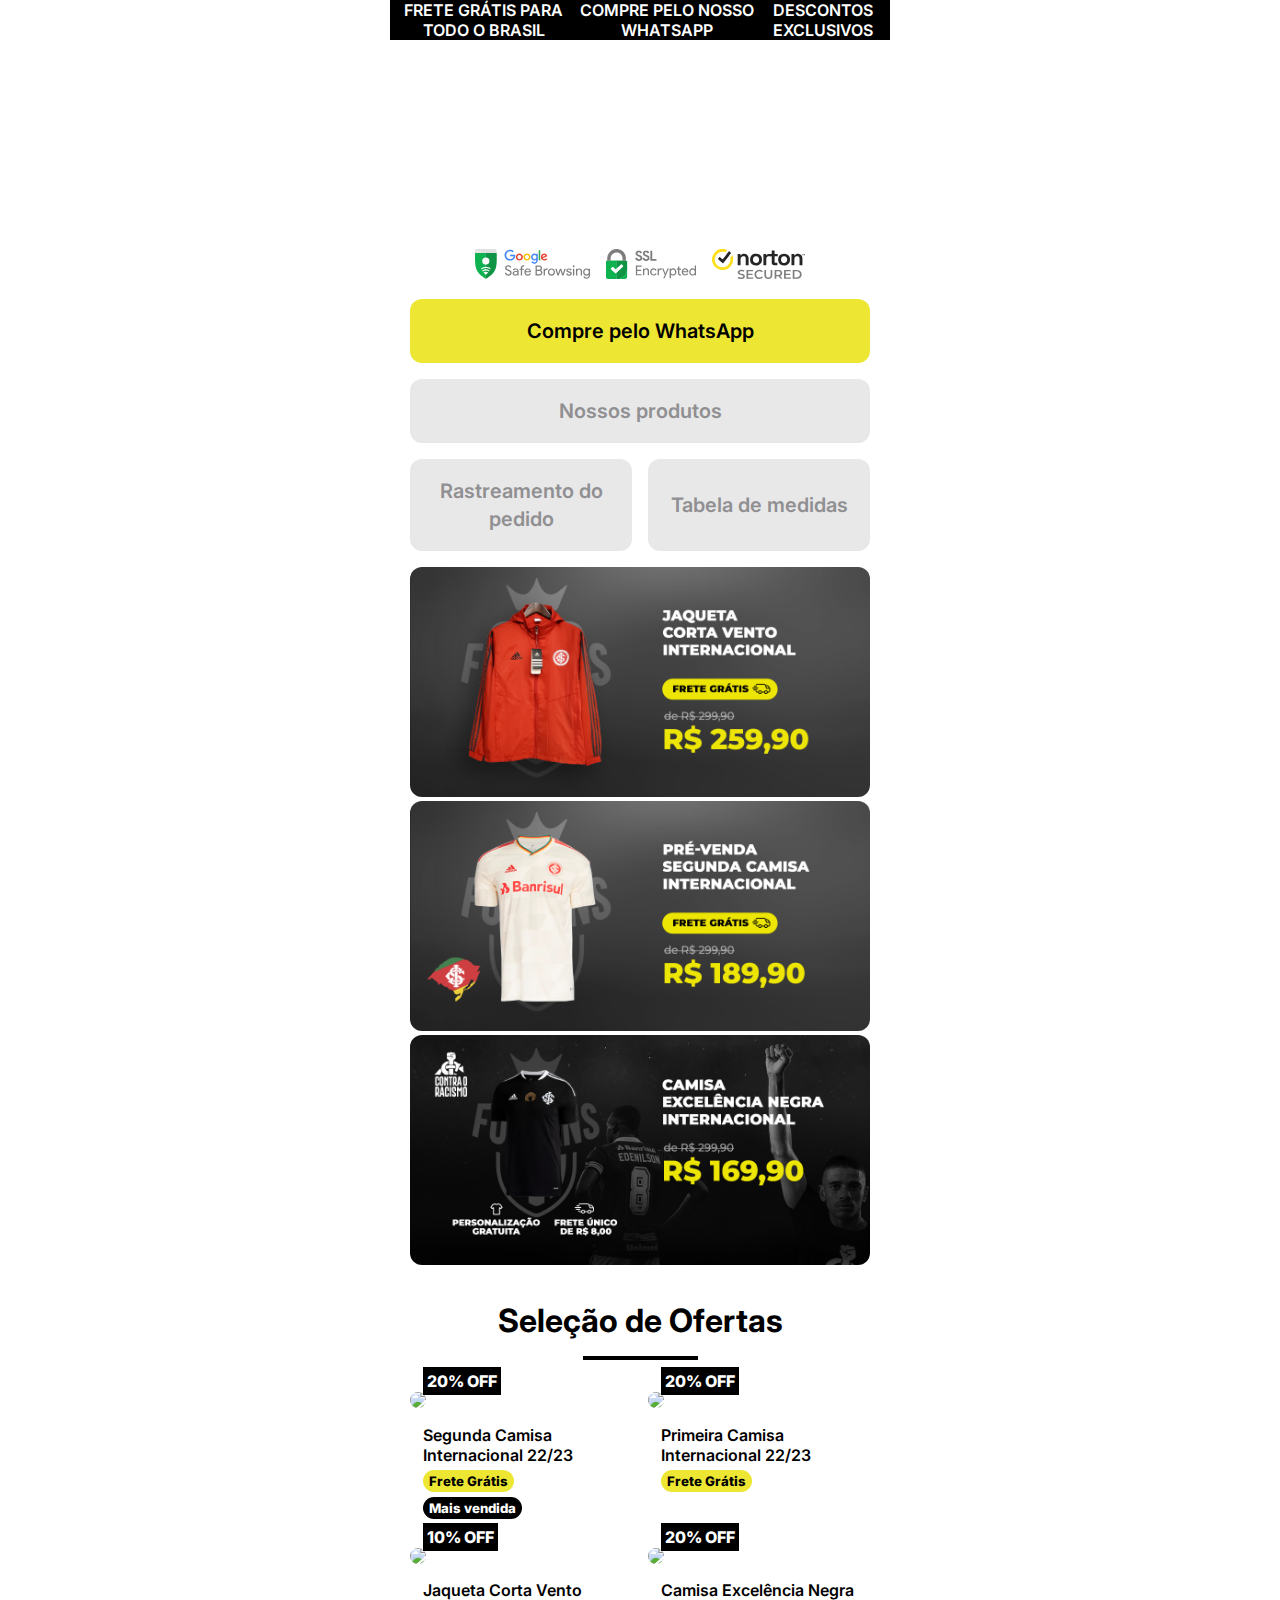
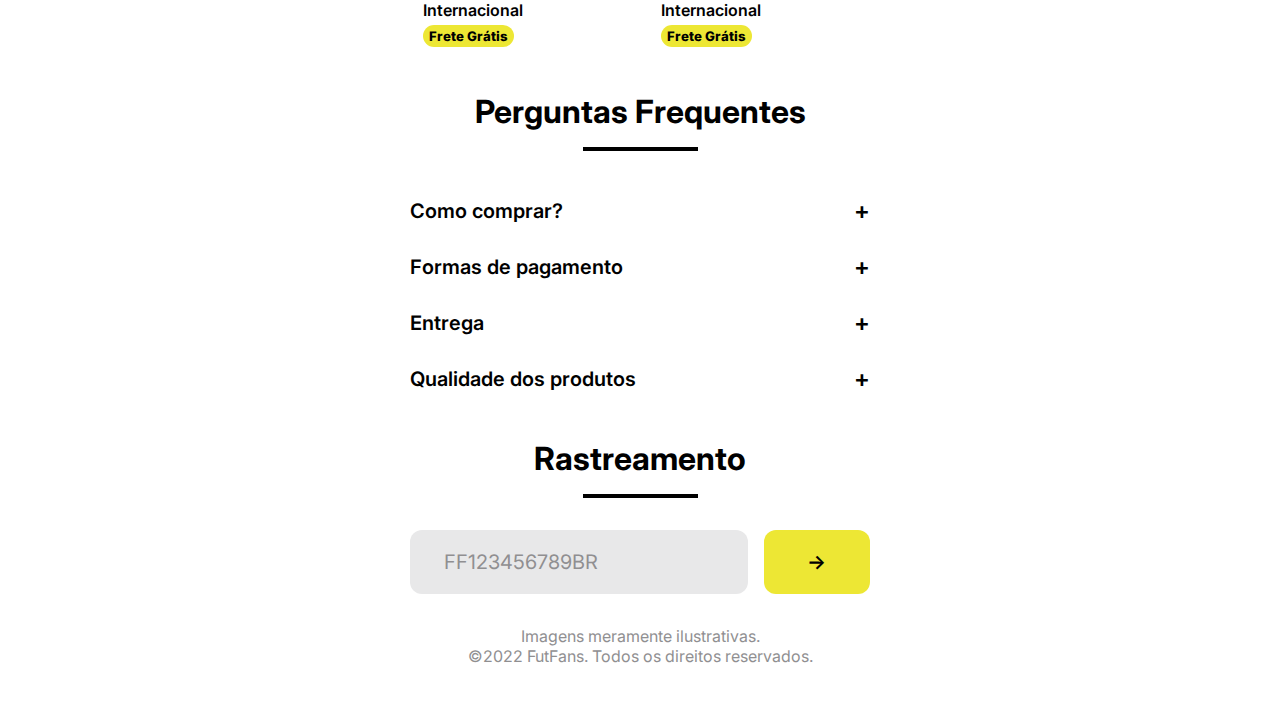
==== index.html @ 15609c5c "Update index.html" ====
<!DOCTYPE html>
<html lang="pt-BR">
<head>
    <meta charset="UTF-8">
    <meta http-equiv="X-UA-Compatible" content="IE=edge">
    <meta name="viewport" content="width=device-width, initial-scale=1.0">
    <link rel="stylesheet" type="text/css" href="style.css" />
    <meta name="robots" content="index,follow"/>
    <meta name="googlebot" content="index,follow"/>
    <meta property="og:url" content="https://futfansbr.com"/>
    <meta property="og:type" content="website"/>
    <meta property="og:title" content="FutFans - Somos feitos para homenagear a sua paixão."/>
    <meta property="og:description" content="Somos feitos para homenagear a sua paixão."/>
    <meta property="og:image" content="./media/futfans-image-large.png"/>
    <meta property="og:image:width" content="1200"/>
    <meta property="og:image:height" content="630"/>
    <meta property="og:image" content="./media/futfans-image-small.png"/>
    <meta property="og:image:width" content="300"/>
    <meta property="og:image:height" content="300"/>
    <meta property="og:site_name" content="FutFans"/>
    <link rel="icon" type="image/svg+xml" href="../media/favicon.svg">
    <link rel="icon" type="image/png" href="../media/favicon.png">
    <link rel="preconnect" href="https://fonts.googleapis.com">
    <link rel="preconnect" href="https://fonts.gstatic.com" crossorigin>
    <link href="https://fonts.googleapis.com/css2?family=Inter:wght@400;600;800&display=swap" rel="stylesheet">
    <link href="https://fonts.googleapis.com/css2?family=Bebas+Neue&display=swap" rel="stylesheet">
    <title>FutFans | Loja Virtual</title>
</head>

<body>

<div class="popup-align" id="popup-align">
<div class="popup-overlay" id="popup1">
  <div class="popup-close" id="popup-close"></div>
  <div class="popup-box">
    <div class="popup-content">
      <h2>Tabela de medidas</h2>
      <embed src="../post/size.svg" style="height:150px" /><br>
      As medidas estão em centímetros (cm).
      <h3>Camisa Torcedor<br>Masculino</h3>
      <table>
        <tr>
          <th>Tam.</th>
          <th>Comprim.</th>
          <th>Largura</th>
          <th>Altura</th>
        </tr>
        <tr>
          <td>P</td>
          <td>69-71</td>
          <td>53-55</td>
          <td>162-170</td>
        </tr>
        <tr>
          <td>M</td>
          <td>71-73</td>
          <td>55-57</td>
          <td>170-176</td>
        </tr>
        <tr>
          <td>G</td>
          <td>73-75</td>
          <td>57-58</td>
          <td>176-182</td>
        </tr>
        <tr>
          <td>GG</td>
          <td>75-78</td>
          <td>58-60</td>
          <td>182-190</td>
        </tr>
        <tr>
          <td>2GG</td>
          <td>78-81</td>
          <td>60-62</td>
          <td>190-195</td>
        </tr>
        <tr>
          <td>3GG</td>
          <td>81-83</td>
          <td>62-64</td>
          <td>192-197</td>
        </tr><tr>
      </table>
      
      <h3>Camisa Torcedor<br>Feminino</h3>
      <table>
        <tr>
          <th>Tam.</th>
          <th>Comprim.</th>
          <th>Largura</th>
          <th>Altura</th>
        </tr>
        <tr>
          <td>P</td>
          <td>61-63</td>
          <td>40-41</td>
          <td>150-160</td>
        </tr>
        <tr>
          <td>M</td>
          <td>63-66</td>
          <td>41-44</td>
          <td>160-165</td>
        </tr>
        <tr>
          <td>G</td>
          <td>66-69</td>
          <td>44-47</td>
          <td>165-170</td>
        </tr>
        <tr>
          <td>GG</td>
          <td>69-71</td>
          <td>47-50</td>
          <td>170-175</td>
        </tr>
      </table>

      <h3>Camisa Torcedor<br>Kids</h3>
      <table>
        <tr>
          <th>Tam.</th>
          <th>Comprim.</th>
          <th>Largura</th>
          <th>Altura</th>
        </tr>
        <tr>
          <td>16</td>
          <td>44</td>
          <td>35</td>
          <td>95-105</td>
        </tr>
        <tr>
          <td>18</td>
          <td>47</td>
          <td>37</td>
          <td>105-115</td>
        </tr>
        <tr>
          <td>20</td>
          <td>50</td>
          <td>39</td>
          <td>115-125</td>
        </tr>
        <tr>
          <td>22</td>
          <td>53</td>
          <td>41</td>
          <td>125-135</td>
        </tr>
        <tr>
          <td>24</td>
          <td>56</td>
          <td>43</td>
          <td>135-145</td>
        </tr>
        <tr>
          <td>26</td>
          <td>59</td>
          <td>45</td>
          <td>145-155</td>
        </tr>
        <tr>
          <td>28</td>
          <td>62</td>
          <td>47</td>
          <td>155-165</td>
        </tr>
      </table>

      <h3>Camisa Fórmula 1<br>Unissex</h3>
      <table>
        <tr>
          <th>Tam.</th>
          <th>Comprim.</th>
          <th>Largura</th>
          <th>Cintura</th>
        </tr>
        <tr>
          <td>P</td>
          <td>71</td>
          <td>42,5</td>
          <td>47,9</td>
        </tr>
        <tr>
          <td>M</td>
          <td>73</td>
          <td>44,5</td>
          <td>49,5</td>
        </tr>
        <tr>
          <td>G</td>
          <td>75</td>
          <td>46,5</td>
          <td>51,5</td>
        </tr>
        <tr>
          <td>GG</td>
          <td>77</td>
          <td>48,5</td>
          <td>53,5</td>
        </tr>
        <tr>
          <td>2GG</td>
          <td>79</td>
          <td>50,5</td>
          <td>55,5</td>
        </tr>
        <tr>
          <td>3GG</td>
          <td>81</td>
          <td>52,5</td>
          <td>57,5</td>
        </tr>
      </table>
      <h3>Jaqueta Corta Vento<br>Unissex</h3>
      <table>
        <tr>
          <th>Tam.</th>
          <th>Comprim.</th>
          <th>Busto</th>
          <th>Manga</th>
          <th>Altura</th>
        </tr>
        <tr>
          <td>P</td>
          <td>66</td>
          <td>51</td>
          <td>84,5</td>
          <td>155-170</td>
        </tr>
        <tr>
          <td>M</td>
          <td>69</td>
          <td>53</td>
          <td>87</td>
          <td>165-175</td>
        </tr>
        <tr>
          <td>G</td>
          <td>72</td>
          <td>55</td>
          <td>89,5</td>
          <td>170-185</td>
        </tr>
        <tr>
          <td>GG</td>
          <td>75</td>
          <td>57</td>
          <td>92</td>
          <td>180-195</td>
        </tr>
        <tr>
          <td>2GG</td>
          <td>78</td>
          <td>60</td>
          <td>94,5</td>
          <td>185-200</td>
        </tr>
      </table>

      <p class="margin">Ficou com dúvida?<br>Entre em contato pelo nosso <a href="whatsapp://send/?phone=5555996421739">WhatsApp</a>.</p>

    </div>
  </div>
</div></div>

<div class="popup-align" id="popup-align-pedido">
  <div class="popup-overlay" id="popup1">
    <div class="popup-close" id="popup-close-pedido"></div>
    <div class="popup-box" id="popup-box">
      <div class="popup-content">
        <h2>Fazer um novo pedido</h2>
        
        <div class="column">
          <span id="produto" value="Camisa" style="color: #908F91;"></span>
        </div>

        <div class="column" style="align-items: center">
        <h3>Selecione o tamanho</h3><div class="price-btn"><span id="price-product"></span></div>
        </div>

        <div class="column">
        <select id="req-tamanho">
          <option value="P">P</option>
          <option value="M">M</option>
          <option value="G">G</option>
          <option value="GG">GG</option>
          <option value="XG">XG</option>
          <option value="2XG">2XG</option>
        </select>
        <p class="margin">Ficou com dúvida?<br>Veja nossa <a id="abrir-tabela">Tabela de Medidas</a>.</p>
        </div>
        
        <div class="column" style="align-items: center">
          <h3>Personalização</h3><div class="price-btn"><span id="price-custom"></span></div>
          </div>

        <div class="column">
        <div class="row" style="width: 100%; justify-content: center; align-items: center;">
        <input type="text" placeholder="Nome" id="req-pnome" maxlength="10" style="position: relative;">
        <div id="nome-lenght" style="text-align: left;position: absolute;right:2rem;color:#908F91">0 / 10</div>
        </div>
        <div class="row" style="width: 100%; justify-content: center; align-items: center;">
        <input type="text" placeholder="Número" maxlength="2" id="req-pnumero" style="position: relative;">
        <div id="numero-lenght" style="text-align: left;position: absolute;right:2rem;color:#908F91">0 / 2</div>
        </div>

        </div>

        <div class="column" style="position: relative;margin:1rem 0 0 0;display: flex; justify-content: center; align-items: center; flex-direction: column;user-select: none;">

        <div style="width:85px;position: absolute;top:34px;left:0;right:0;margin:0 auto;text-align: center;text-transform: uppercase;display: flex; justify-content: space-around; align-items: center; flex-direction: column;">
          
        <span style="font-size:12px;font-weight: 700;" id="nome">Seu Nome</span>
        <span style="font-size:68px;font-weight: 700;letter-spacing: -8px;margin: -8px 8px 0 0;" id="numero">10</span>

        </div>

        <embed src="../post/shirt.svg" width="150px">
        
        </div>
        
        <div class="column" style="align-items: center">
          <h3>Endereço para entrega</h3><div class="price-btn"><span id="price-shipping"></span></div>
          </div>
        <div class="column">

        <input type="text" placeholder="CEP" id="req-cep">
        <input type="text" placeholder="Endereço" id="req-rua">
        <input type="text" placeholder="Nº" id="req-numero">
        <input type="text" placeholder="Bairro/Distrito" id="req-bairro">
        <div class="row" style="width: 100%;">
        <input type="text" placeholder="Município" id="req-cidade" style="width: 100%;">
        <input type="text" placeholder="UF" maxlength="2" id="req-uf" style="width: 40%;">
        </div>
        <button class="bt-color" id="continuar">Solicitar pedido -></button>
      </div>
      
      
      </div>
    </div>
  </div></div>


  <div class="message">
    <div class="msg-header">FRETE GRÁTIS PARA TODO O BRASIL</div>
    <div class="msg-header">COMPRE PELO NOSSO WHATSAPP</div>
    <div class="msg-header">DESCONTOS EXCLUSIVOS</div>
    </div>

<div class="container">


<div class="wrapper">
      <svg xmlns="http://www.w3.org/2000/svg" viewBox="0 0 457.35 669.64" width="457.3500061035156" height="145">
          <g id="Camada_2" data-name="Camada 2">
              <g id="Camada_1-2" data-name="Camada 1">
                  <path d="M101.86,195c5.2-17.92,20.79-30.3,40.58-33.07,9.24-2,48.57-3,87.44-3,37.87,0,75.31,1,84,3,19.79,2.77,35.38,15.15,40.58,33.07H373c-5.46-26.7-27.27-46.53-55.94-50.8-14.84-3-65.66-3.3-87.18-3.3-17.39,0-74.6.24-90.49,3.28-28.73,4.24-50.58,24.09-56,50.82Z" class="svg-elem-1"></path>
                  <path d="M391.31,388l-1.05.31c-5.26,1.47-10.83,2.93-16.66,4.37,1.15,17.57,2,32.19,2.28,41.48,0,132.57-112.64,217.47-148.2,217.47S79.48,566.74,79.47,434.17c.32-9.29,1.18-23.89,2.4-41.45q-8.82-2.18-16.78-4.4l-.93-.28c-1.37,19.42-2.33,35.56-2.68,45.51v.62A250.15,250.15,0,0,0,81,531a274,274,0,0,0,45.59,73.36c33.15,38.43,74.71,65.27,101.07,65.27s67.92-26.84,101.06-65.27A274,274,0,0,0,374.33,531a250,250,0,0,0,19.55-96.84v-.62C393.53,423.91,392.62,407.69,391.31,388Z" class="svg-elem-2"></path>
                  <path d="M227.68,410c-12.29,0-24.1-.35-35.45-1V614.47C206.69,624.61,219.51,630,227.68,630s21-5.39,35.44-15.53V409C251.77,409.65,240,410,227.68,410Z" class="svg-elem-3"></path>
                  <path d="M100.55,397c-1,14.58-1.61,26.7-1.87,34.59,0,75.1,74,90.41,73.86,90.41V407.64A593.23,593.23,0,0,1,100.55,397Z" class="svg-elem-4"></path>
                  <path d="M282.81,407.64v190.8c36.07-33.43,73.86-91.75,73.87-166.85-.26-7.9-.89-20-1.79-34.61A594,594,0,0,1,282.81,407.64Z" class="svg-elem-5"></path>
                  <path d="M53.11,278.47q-10.47-1.59-20.93-3.31,2.7-16.53,5.41-33,13.27.88,26.56,1.67a1.77,1.77,0,0,0,1.68-1.65l2.52-18.57c.12-1-.41-1.75-1.2-1.75l-44.45-.19a1.84,1.84,0,0,0-1.71,1.5Q10.51,279.37,0,335.59a2,2,0,0,0,1.23,2.12q8.93,3.59,17.91,7a1.3,1.3,0,0,0,1.8-1.05q3.93-24,7.87-48.05,10.58,2.38,21.19,4.55a1.53,1.53,0,0,0,1.74-1.42l2.58-18.29A1.63,1.63,0,0,0,53.11,278.47Z" class="svg-elem-6"></path>
                  <path d="M128.41,222l-15.89,0a1.93,1.93,0,0,0-1.61,1.9l-10.53,109.5c-.42,4.36-1.44,7.4-3,9-1.41,1.42-3.38,1.85-6,1.31a7.63,7.63,0,0,1-5.49-3.63c-1.22-2.15-1.6-5.38-1.13-9.62q5.81-53.32,11.62-106.66c.12-1-.43-1.85-1.23-1.86l-16.8,0a1.9,1.9,0,0,0-1.66,1.77L63.8,324.6c-1.22,9.38-.65,19.39,4,27.81,4.33,7.83,12,13,20.57,15.12,8,2,16.76.94,22.72-5.26,6.93-7.21,8.67-17.53,9.68-27.08q4.47-55.62,8.92-111.23C129.78,222.88,129.2,222,128.41,222Z" class="svg-elem-7"></path>
                  <path d="M190.76,222.11l-52-.08c-.79,0-1.5.88-1.58,2q-.78,10.55-1.55,21.08c-.08,1.09.5,2,1.31,2q8.22.27,16.44.49-3.78,63.5-7.55,127a2,2,0,0,0,1.48,2.24c6.25.86,12.51,1.64,18.78,2.3.89.09,1.65-.75,1.7-1.88q2.82-64.59,5.65-129.17,8.24.15,16.47.28c.8,0,1.49-.91,1.52-2.05l.66-22.11C192.17,223,191.55,222.11,190.76,222.11Z" class="svg-elem-8"></path>
                  <path d="M246.39,222.12q-22.24,0-44.47,0c-.8,0-1.46.94-1.49,2.08q-1.81,77.67-3.65,155.32a2,2,0,0,0,1.56,2.17c6.3.33,12.59.58,18.89.71a1.87,1.87,0,0,0,1.63-2.06l.51-62.36c7.26.1,14.52.09,21.77,0,.85,0,1.53-1,1.52-2.11q-.09-11.14-.19-22.3c0-1.15-.69-2.08-1.53-2.08q-10.66.08-21.35,0,.18-21.44.35-42.87,13.38,0,26.77,0c.81,0,1.45-.94,1.43-2.09q-.15-11.15-.29-22.28C247.83,223.06,247.18,222.12,246.39,222.12Z" class="svg-elem-9"></path>
                  <path d="M295.11,223.79c-.16-1-.79-1.71-1.5-1.71l-24.6,0c-.71,0-1.29.74-1.37,1.75q-6.43,78-14.76,155.86a2.47,2.47,0,0,0,.39,1.68,1.44,1.44,0,0,0,1.23.68q8.67-.36,17.33-.92a1.89,1.89,0,0,0,1.54-1.87q1.14-13.26,2.22-26.5,10-.68,20-1.55,2.1,12.83,4.23,25.64a1.65,1.65,0,0,0,1.67,1.56q9.49-1.14,18.94-2.51a1.65,1.65,0,0,0,1.17-.88,2.51,2.51,0,0,0,.26-1.68Q307.33,298.79,295.11,223.79ZM277.57,327.51q2.42-31.08,4.57-62.2,4.51,30.69,9.34,61.32Q284.52,327.13,277.57,327.51Z" class="svg-elem-10"></path>
                  <path d="M377.16,223.69a1.9,1.9,0,0,0-1.65-1.8l-15,0c-.79,0-1.35.85-1.24,1.88q3.61,34.77,7.21,69.55-11.42-34.82-21.72-70a1.78,1.78,0,0,0-1.52-1.42l-21.08.05c-.79,0-1.37.89-1.29,2q5.25,74.09,10.52,148.16c.07,1.1.85,1.87,1.73,1.72q8.42-1.45,16.79-3.1a2.05,2.05,0,0,0,1.42-2.25q-3.89-45.07-7.76-90.15,13,43.43,27.79,86.31a1.42,1.42,0,0,0,1.66,1q9.51-2.31,18.94-4.86a2.07,2.07,0,0,0,1.35-2.24Q385.26,291.16,377.16,223.69Z" class="svg-elem-11"></path>
                  <path d="M456.55,308.6c-2.87-15.36-14.12-24.29-26.2-32.75-8.41-5.88-16.39-13.32-18.29-23.63-.77-4.15-.05-10.88,5.45-11.08,5.32-.19,8.12,5,8.73,9.78.33,2,.49,3,.82,5a1.65,1.65,0,0,0,1.73,1.44q8.08-1,16.18-2a1.4,1.4,0,0,0,1.18-1.69c-.26-1.41-.4-2.12-.66-3.53-1.47-8-4.74-16-10.71-21.72a30.35,30.35,0,0,0-21-8.08c-7,0-14.67,2.73-18.31,9.08-4.43,7.72-4.41,17.47-3.31,25.78,2.22,16.73,11.35,28.81,25.31,38.73,7.94,5.65,16.95,11.62,18.62,22,.59,3.68.34,6.58-.78,8.61A8.43,8.43,0,0,1,430,328.4c-2.57.77-4.53.6-6-.51-1.64-1.27-2.76-3.88-3.33-7.73-.54-3.59-.8-5.38-1.33-9a1.48,1.48,0,0,0-1.76-1.33q-8.38,1.93-16.8,3.73a1.85,1.85,0,0,0-1.29,2.09l1,8.09c1.4,8.54,3.5,17.87,10.6,23.58,6.46,5.19,15.23,4.56,22.61,1.91,8.13-2.92,15.54-8.34,19.72-16.06C457.59,325.68,458.09,316.86,456.55,308.6Z" class="svg-elem-12"></path>
                  <path d="M334.77,25.51a2.35,2.35,0,0,0-2.5.45c-11,10.16-33.56,31.79-56.77,31.79-26.1,0-39.25-36.32-43.57-51-.18-.63-.91-3.08-1.43-4.85A2.69,2.69,0,0,0,227.92,0h0a2.69,2.69,0,0,0-2.57,1.92c-.52,1.77-1.25,4.22-1.43,4.85-4.32,14.66-17.47,51-43.57,51-23.27,0-45.88-21.74-56.9-31.85a2.18,2.18,0,0,0-2.32-.41l0,0a2.3,2.3,0,0,0-1.27,3c3.7,9,18.34,44.05,27.79,66.68A32.2,32.2,0,0,0,177.31,115H278.52a32.22,32.22,0,0,0,29.72-19.8l27.82-66.58a2.37,2.37,0,0,0-1.29-3.11Z" class="svg-elem-13"></path>
              </g>
          </g>
      </svg>
      </div>

      <div class="secure-brand-box">
        <a href="https://transparencyreport.google.com/safe-browsing/search?url=https://futfansbr.com/" target="_blank"><img src="../post/google-safe-browsing.svg" class="secure-brand" /></a>
        <a target="_blank"><img src="../post/ssl-encrypted.svg" class="secure-brand" /></a>
        <a href="https://safeweb.norton.com/report/show?url=https://futfansbr.com/" target="_blank"><img src="../post/norton-secured.svg" class="secure-brand" /></a>
      </div>

<div class="column">
<button class="bt-color pulse"><a href="whatsapp://send/?phone=5555996421739">Compre pelo WhatsApp</a></button>
<button><a href="whatsapp://send/?phone=5555996421739">Nossos produtos</a></button>
</div>
<div class="row margin">
<button><a href="#ordertrack">Rastreamento do pedido</a></button>
<button id="button-medidas">Tabela de medidas</button>
</div>

<div class="column">

<div class="w3-content">
  <img class="mySlides w3-animate-fading img" src="../post/1.png">
  <img class="mySlides w3-animate-fading img" src="../post/2.png">
  <img class="mySlides w3-animate-fading img" src="../post/3.png">
</div>
	
<!--
<h2 class="title" style="justify-content: center; display: flex; flex-direction: row; align-items: center;gap:1rem"><img src="" style="height:48px;"><img src="" style="height:50px;"></h2>
<h2 class="title"></h2>
  <hr>
  <div class="iframe-box">
    <div id="notify" class="notify">
      <strong>Atenção!</strong> Ao clicar, você será redirecionado a um anúncio. Basta fechar e retornar aqui novamente.
      <button class="notify-button" id="iframe">Continuar</button></div>
      <iframe scrolling="no" src="" style="border: none; margin-top:-22%;  width: calc(100% + 1px);aspect-ratio: 1/1;">
    </iframe>
    </div>
-->
	
<h2 class="title">Seleção de Ofertas</h2>
<hr>

<div class="row">

<div class="product" name="Segunda Camisa Internacional 22/23"><div class="product-img">
<img src="https://assets.adidas.com/images/h_840,f_auto,q_auto,fl_lossy,c_fill,g_auto/ab96787de6b045c7b884ae9201635081_9366/Camisa_2_Internacional_22-23_Branco_HA8472_01_laydown.jpg">
<div class="product-info row"><mark>20% OFF</mark></div></div>
<div class="product-text"><span id="database-product"></span><br><div class="product-btn">Frete Grátis</div><div class="product-btn" style="background:#000; color:#fff">Mais vendida</div></div></div>

<div class="product" name="Primeira Camisa Internacional 22/23"><div class="product-img">
<img src="https://assets.adidas.com/images/h_840,f_auto,q_auto,fl_lossy,c_fill,g_auto/0afa21714ded4fdab212ae5201599e53_9366/Camisa_1_Internacional_22-23_Vermelho_HA8470_01_laydown.jpg">
<div class="product-info row"><mark>20% OFF</mark></div></div>
<div class="product-text"><span id="database-product"></span></span><br><div class="product-btn">Frete Grátis</div></div></div>

</div>

<div class="row">

<div class="product" name="Jaqueta Corta Vento Internacional"><div class="product-img">
<img src="https://i.ibb.co/qN3CDqz/e240f2aa.jpg">
<div class="product-info row"><mark>10% OFF</mark></div></div>
<div class="product-text"><span id="database-product"></span></span><br><div class="product-btn">Frete Grátis</div></div></div>

<div class="product" name="Camisa Excelência Negra Internacional"><div class="product-img">
<img src="https://assets.adidas.com/images/h_840,f_auto,q_auto,fl_lossy,c_fill,g_auto/f10f701108e24864bfa1addd00217cda_9366/Camisa_Excelencia_Negra_Internacional_Preto_GA0764_01_laydown.jpg">
<div class="product-info row"><mark>20% OFF</mark></div></div>
<div class="product-text"><span id="database-product"></span></span><br><div class="product-btn">Frete Grátis</div></div></div>

</div>


<h2 class="title">Perguntas Frequentes</h2>
<hr>

<div class="column nogap">
<details>
  <summary>Como comprar?</summary>
  <p>Faça sua compra com agilidade, praticidade e segurança diretamente pelo nosso WhatsApp.
  <a href="whatsapp://send/?phone=5555996421739">Saiba mais</a></p>
</details>
<details>
  <summary class="margin-top">Formas de pagamento</summary>
  <p><div class="brand-box"><embed src="../post/payment1.svg" class="brand" /><embed src="../post/payment2.svg"class="brand" /><embed src="../post/payment3.svg"class="brand" /><embed src="../post/payment4.svg"class="brand" /><embed src="../post/payment5.svg"class="brand" /><embed src="../post/payment6.svg"class="brand" /><embed src="../post/payment7.svg"class="brand" /><embed src="../post/payment8.svg"class="brand" /></div></p>
  <p>Aceitamos os principais meios de pagamento disponíveis atualmente.</p>
  <p>No parcelamento com Cartão de Crédito, serão adicionados as taxas de transação no valor final. Todas as taxas serão detalhadas antes da conclusão do seu pedido.
  <a href="whatsapp://send/?phone=5555996421739">Saiba mais</a></p>
  </p>
</details>
<details>
  <summary class="margin-top">Entrega</summary>
  <p><div class="brand-box"><embed src="../post/shipping1.svg" class="brand" /><embed src="../post/shipping2.svg" class="brand" /></div></p>
  <p>Entre 8 a 16 dias úteis, a partir da data de confirmação do seu pagamento.</p>
  <p>Você receberá o código de rastreamento e informações sobre o andamento do seu pedido.
  <a href="whatsapp://send/?phone=5555996421739">Saiba mais</a></p>
  </p>
</details>
<details>
  <summary class="margin-top">Qualidade dos produtos</summary>
  <p>Todos os produtos, antes de serem enviados até você, são averiguados detalhadamente para confirmar uma entrega bem sucedida e sem maiores transtornos.</p>
  <p>Nossa empresa utiliza os melhores fornecedores do mercado atualmente, tudo para garantir a sua satisfação com uma procedência garantida.
  <a href="whatsapp://send/?phone=5555996421739">Saiba mais</a></p>
  </p>
</details>

</div>

<h2 class="title">Rastreamento</h2>
<hr>

<div class="row">
  <input type="text" name="order" placeholder="FF123456789BR" id="ordertrack"><button name="req" class="button-req bt-color">-></button>
  </div>

<span class="disclaimer">Imagens meramente ilustrativas.<br>©2022 FutFans. Todos os direitos reservados.</span>

</div>

<script type="text/javascript" src="script.js"></script>

</body>
</html>
---- style.css ----
* {

    box-sizing: border-box;
    margin: 0;
    padding: 0;
    font-family: "Inter", sans serif;
    scroll-behavior: smooth;
    
    }
    
    .container {
    
    width: 100%;
    max-width: 500px;
    min-width: 300px;
    margin: 0 auto;
    padding: 0 1.25rem 1.25rem 1.25rem;
    
    }
    
    .row {
    
    display: flex;
    flex-direction: row;
    gap: 1rem;
    justify-content: center;
    
    }
    
    .column {
    
    display: flex;
    flex-direction: column;
    gap: 1rem;
    justify-content: center;
    
    }
    
    .nogap { gap: 0; }
    
    .margin { margin-top: 1rem; margin-bottom: 1rem;}
    
    .title {
    
    margin: 1rem 0 0 0;
    
    }
    
    h2 {
    
    font-size: 2rem;
    text-align: center;
    line-height: auto;
    margin: 1rem 0 1rem 0;
    
    }
    
    h3 {
    
    font-size: 1.5rem;
    text-align: center;
    margin: 1rem 0 0 0;

    }
    
    .disclaimer {
    
    font-size: 1rem;
    margin: 1rem 0 1rem 0;
    text-align: center;
    color: #908F91;
    
    }
    
    
    button {
    
    padding: 16px 16px;
    background: #E8E8E9;
    color: #908F91;
    font-size: 1.25rem;
    line-height: 28px;
    text-align: center;
    letter-spacing: normal;
    border-radius: 0.75rem;
    font-weight: 600;
    border: 2px solid transparent;
    cursor: pointer;
    width: 100%;
    transition: all 200ms ease-in;
    
    }
    
    button:hover {
    
    background: transparent;
    color: #000;
    border: 2px solid #EDE734;
    
    }
    
    .pulse {
    
    animation: pulse 1s infinite;	
        
    }
        
    .bt-color { 
    
    background: #EDE734;
    color: #000;
    
    }
    
    @keyframes pulse {
    
    0% {
    
      transform: scale(1.0);
    
    } 
    50% {
      
      transform: scale(1.02);
      
    }
    100% {
    
      transform: scale(1.0);
    
    }
    }
    
    .button-req {
    
    width: calc(30%);
    margin: 0;
    
    }
    
    .product {
    
    border-radius: 0.75rem;
    width: 50%;
    cursor: pointer;
    
    }
    
    .product-text {
    
    color: #000;
    font-size: 1rem;
    text-align: left;
    letter-spacing: normal;
    font-weight: 600;
    padding: 0.8rem 0.8rem;
    
    }
    
    .product-info {
    
    color: #000;
    font-size: 1rem;
    font-weight: 800;
    position: absolute;
    bottom: calc(4px + 0.8rem);
    left: 0.8rem;
    
    }
    
    .product-img {
    
    width: 100%;
    position: relative;
    
    }
    
    .product-img > img {
    
    width: 100%;
    border-radius: 0.5rem;
    
    }
    
    .product-btn {
    
      background: #EDE734;
      max-width: max-content;
      border-radius: 50px;
      font-size: 0.825rem;
      color:#000;
      padding: 3px 6px;
      margin-top: 5px;
      font-weight: 800;
      overflow: hidden;
      display: -webkit-box;
      -webkit-box-orient: vertical;
      -webkit-line-clamp: 1;
    
    }
    
    input {
    
    padding: 16px 32px;
    background: #E8E8E9;
    color: #908F91;
    font-size: 1.25rem;
    line-height: 28px;
    text-align: start;
    letter-spacing: normal;
    border-radius: 0.75rem;
    border: none;
    font-weight: 400;
    outline: none;
    border: 2px solid transparent;
    width: 100%;
    text-transform: uppercase;
    transition: all 200ms ease-in;
    
    }
    
    select {
    
    padding: 16px 32px;
    background: #E8E8E9;
    color: #908F91;
    font-size: 1.25rem;
    line-height: 28px;
    text-align: start;
    letter-spacing: normal;
    border-radius: 0.75rem;
    border: none;
    font-weight: 400;
    outline: none;
    border: 2px solid transparent;
    width: 100%;
    text-transform: uppercase;
    transition: all 200ms ease-in;
    
    }
    
    .message {
    
    margin: 0 auto 1rem;
    height: 2.5rem;
    background: #000;
    color: #fff;
    text-align: center;
    font-size: 1rem;
    display: flex;
    font-weight: 600;
    align-items: center;
    justify-content: center;
    width: 100%;
    max-width: 500px;
    min-width: 300px;
    margin: 0 auto;
    
    }
    
    hr {
    
    border:0;
    border-top:4px solid #000;
    width:25%;
    margin:0 auto;
    margin-bottom:1rem;
    
    }
    
    .w3-content{width:100%;}
    
    .w3-content > img {width:100%; border-radius: 0.75rem; cursor: pointer;}
    
    input:hover { background: #E4E4E4}
    input:focus { border: 2px solid #908F91; }
    input::placeholder { color: #908F91 }
    
    select:hover { background: #E4E4E4}
    select:focus { border: 2px solid #908F91; }
    select::placeholder { color: #908F91 }
    
    mark {background: #EDE734}
    
    .product-info > mark {background: #000; color: #fff; padding:4px;}
    
    .text-box {
    
        font-family: "Montserrat", sans-serif;
        font-size: 0.825rem;
        font-weight:700;
        overflow: hidden;
        border-right: .15em solid orange;
        white-space: nowrap;
        animation: 
          typing 2s steps(40, end),
          blink-caret .75s step-end infinite;
    }
    
    .wrapper {
    
        display: flex;
        justify-content: center;
        align-items: center;
        margin-top: 2rem;
        margin-bottom: 2rem;
    
    }
    
    svg .svg-elem-1 {
      fill: transparent;
      -webkit-transition: fill 0.7s cubic-bezier(0.25, 0.46, 0.45, 0.94) 0.8s;
              transition: fill 0.7s cubic-bezier(0.25, 0.46, 0.45, 0.94) 0.8s;
    }
    
    svg.active .svg-elem-1 {
      fill: rgb(0, 0, 0);
    }
    
    svg .svg-elem-2 {
      fill: transparent;
      -webkit-transition: fill 0.7s cubic-bezier(0.25, 0.46, 0.45, 0.94) 0.9s;
              transition: fill 0.7s cubic-bezier(0.25, 0.46, 0.45, 0.94) 0.9s;
    }
    
    svg.active .svg-elem-2 {
      fill: rgb(0, 0, 0);
    }
    
    svg .svg-elem-3 {
      fill: transparent;
      -webkit-transition: fill 0.7s cubic-bezier(0.25, 0.46, 0.45, 0.94) 1s;
              transition: fill 0.7s cubic-bezier(0.25, 0.46, 0.45, 0.94) 1s;
    }
    
    svg.active .svg-elem-3 {
      fill: rgb(0, 0, 0);
    }
    
    svg .svg-elem-4 {
      fill: transparent;
      -webkit-transition: fill 0.7s cubic-bezier(0.25, 0.46, 0.45, 0.94) 1.1s;
              transition: fill 0.7s cubic-bezier(0.25, 0.46, 0.45, 0.94) 1.1s;
    }
    
    svg.active .svg-elem-4 {
      fill: rgb(0, 0, 0);
    }
    
    svg .svg-elem-5 {
      fill: transparent;
      -webkit-transition: fill 0.7s cubic-bezier(0.25, 0.46, 0.45, 0.94) 1.2000000000000002s;
              transition: fill 0.7s cubic-bezier(0.25, 0.46, 0.45, 0.94) 1.2000000000000002s;
    }
    
    svg.active .svg-elem-5 {
      fill: rgb(0, 0, 0);
    }
    
    svg .svg-elem-6 {
      fill: transparent;
      -webkit-transition: fill 0.7s cubic-bezier(0.25, 0.46, 0.45, 0.94) 1.3s;
              transition: fill 0.7s cubic-bezier(0.25, 0.46, 0.45, 0.94) 1.3s;
    }
    
    svg.active .svg-elem-6 {
      fill: rgb(0, 0, 0);
    }
    
    svg .svg-elem-7 {
      fill: transparent;
      -webkit-transition: fill 0.7s cubic-bezier(0.25, 0.46, 0.45, 0.94) 1.4000000000000001s;
              transition: fill 0.7s cubic-bezier(0.25, 0.46, 0.45, 0.94) 1.4000000000000001s;
    }
    
    svg.active .svg-elem-7 {
      fill: rgb(0, 0, 0);
    }
    
    svg .svg-elem-8 {
      fill: transparent;
      -webkit-transition: fill 0.7s cubic-bezier(0.25, 0.46, 0.45, 0.94) 1.5s;
              transition: fill 0.7s cubic-bezier(0.25, 0.46, 0.45, 0.94) 1.5s;
    }
    
    svg.active .svg-elem-8 {
      fill: rgb(0, 0, 0);
    }
    
    svg .svg-elem-9 {
      fill: transparent;
      -webkit-transition: fill 0.7s cubic-bezier(0.25, 0.46, 0.45, 0.94) 1.6s;
              transition: fill 0.7s cubic-bezier(0.25, 0.46, 0.45, 0.94) 1.6s;
    }
    
    svg.active .svg-elem-9 {
      fill: rgb(0, 0, 0);
    }
    
    svg .svg-elem-10 {
      fill: transparent;
      -webkit-transition: fill 0.7s cubic-bezier(0.25, 0.46, 0.45, 0.94) 1.7000000000000002s;
              transition: fill 0.7s cubic-bezier(0.25, 0.46, 0.45, 0.94) 1.7000000000000002s;
    }
    
    svg.active .svg-elem-10 {
      fill: rgb(0, 0, 0);
    }
    
    svg .svg-elem-11 {
      fill: transparent;
      -webkit-transition: fill 0.7s cubic-bezier(0.25, 0.46, 0.45, 0.94) 1.8s;
              transition: fill 0.7s cubic-bezier(0.25, 0.46, 0.45, 0.94) 1.8s;
    }
    
    svg.active .svg-elem-11 {
      fill: rgb(0, 0, 0);
    }
    
    svg .svg-elem-12 {
      fill: transparent;
      -webkit-transition: fill 0.7s cubic-bezier(0.25, 0.46, 0.45, 0.94) 1.9000000000000001s;
              transition: fill 0.7s cubic-bezier(0.25, 0.46, 0.45, 0.94) 1.9000000000000001s;
    }
    
    svg.active .svg-elem-12 {
      fill: rgb(0, 0, 0);
    }
    
    svg .svg-elem-13 {
      fill: transparent;
      -webkit-transition: fill 0.7s cubic-bezier(0.25, 0.46, 0.45, 0.94) 2s;
              transition: fill 0.7s cubic-bezier(0.25, 0.46, 0.45, 0.94) 2s;
    }
    
    svg.active .svg-elem-13 {
      fill: rgb(0, 0, 0);
    }
    
    details {
    
    width:100%;
    text-align: left;
    
    }
    
    details summary::-webkit-details-marker {
      display: none;
    }
    
    details summary {
      font-family: unset;
      width: 100%;
      padding: 1rem 0;
      position: relative;
      cursor: pointer;
      font-size: 1.25rem;
      list-style: none;
      display: flex;
      align-items: center;
      font-weight: 600;
    }
    
    details > p {
    
    font-size: 1.10rem;    
    margin: 1rem 0 2rem 0;
    font-weight: 500;
    
    }
    
    details[open] summary:after {
      transform: rotate(45deg) translateX(1px) translateY(-1px);
      font-size: 1.5rem;
    }
    
    details summary:after {
      content: "+";
      color: #000;
      position: absolute;
      font-size: 1.5rem;
      line-height: 0;
      right: 0;
      transform-origin: center;
      transition: all 200ms ease;
      font-family:unset;
    }
    
    a {text-decoration: none; color:unset; cursor: pointer;}
    
    p > a {
      color: #000;
      font-weight: 700;
      text-decoration: none;
      cursor: pointer;
    }
    
    p > a:hover { border-bottom: 2px solid #000;}
    
    .iframe-box {
    
      border-radius:1rem;
      overflow: hidden; 
      width: 100%; 
      aspect-ratio: 16/9; 
      border:4px solid #000;
      background-color: #000;
      position: relative;
    
    }
    
    .notify {
    
      width: 100%;
      height: 100%;
      background:#EDE734;
      padding: 2rem;
      position: absolute;
      top:0;
      color:#000;
      font-weight: 600;
      font-size: 1rem;
      word-wrap: nowrap;
      display:flex;
      flex-direction:column;
      justify-content: center;
      text-align: center;
    }
    
    strong {font-weight: 700; font-size: 1.25rem;}
    
    .notify-button {
    
    margin-top: 1rem;
    padding: 8px 8px;
    background-color: #000;
    color: #fff;
    font-size: 1rem;
    
    }
    
    .notify-button:hover {
    
    border: 2px solid #000;
    color: #000;
    margin-top: 1rem;
    
    }
    
    .created {
    
      font-size: 1rem;
    
    }
    .popup-align {
    
      display: none;
      justify-content: center;
      
    }
    .popup-overlay {
    
      position: fixed;
      width: 100%;
      max-width: 500px;
      min-width: 300px;
      height: 100%;
      background: rgba(0, 0, 0, 0.5);
      z-index: 99;
      padding: 4rem 1rem;
      display: flex; justify-content: center;
    
    }
    
    .popup-box {
    
      width: 100%;
      height: 100%;
      background:#fff;
      border-radius: 1rem;
      position: relative;
      padding: 1rem;
      overflow-y: scroll;
    
    }

    .popup-close{

    z-index: 99;
    background: #eee;
    border-radius: 5rem;
    justify-content: center;
    align-items: center;
    display: flex;
    margin: 1rem 2rem 0 0;
    right: 0;
    height: 35px;
    width: 35px;
    position: absolute;
    text-align: center;

    }

    .popup-close:after {
    
    content: "+";
    transform: rotate(45deg) translateY(-3px) translateX(0);
    color: #000;
    font-size: 2rem;
    cursor: pointer;

    }
    
    .popup-content {
    
    padding-top:2rem;
    
    font-size: 1.25rem;
    text-align: center;
    width: 100%;
    
    }
    
    table {
    
    text-align: center;
    margin-top: 1rem;
    border-collapse: collapse;
    width: 100%;
    
    }
    
    th, td {
    
    border:1px solid #000;
    font-weight: 600;
    padding: 8px 0 8px 0;
    cursor: pointer;
    border-collapse: collapse;
    
    
    }
    
    tr:hover {background-color: #E8E8E8;}
    
    td:hover {
    
      background-color: #000;
      color: #fff;
    
    }
    
    .margin { margin-top: 1rem; }
    
    .brand-box {
      
      display: flex;
      flex-wrap: wrap;
      gap: 4px;
    
    }
    
    .brand {
      
      height: 40px;
      row-gap: 50px;
    
    }

    .secure-brand-box {
      
      display: flex;
      flex-direction: row;
      gap: 1rem;
      justify-content: center;
      margin: 1rem 0 1rem 0;
      width: 100%;
    }
    
    .secure-brand {
      
      height: 30px;
      max-width: 100%;
      
    }

    .price-btn {
    
        background: #EDE734;
        max-width: max-content;
        border-radius: 50px;
        font-size: 1rem;
        color:#000;
        padding: 3px 6px;
        margin-top: 5px;
        font-weight: 800;
        overflow: hidden;
        margin: -0.5rem 0 1rem 0;

      
      }
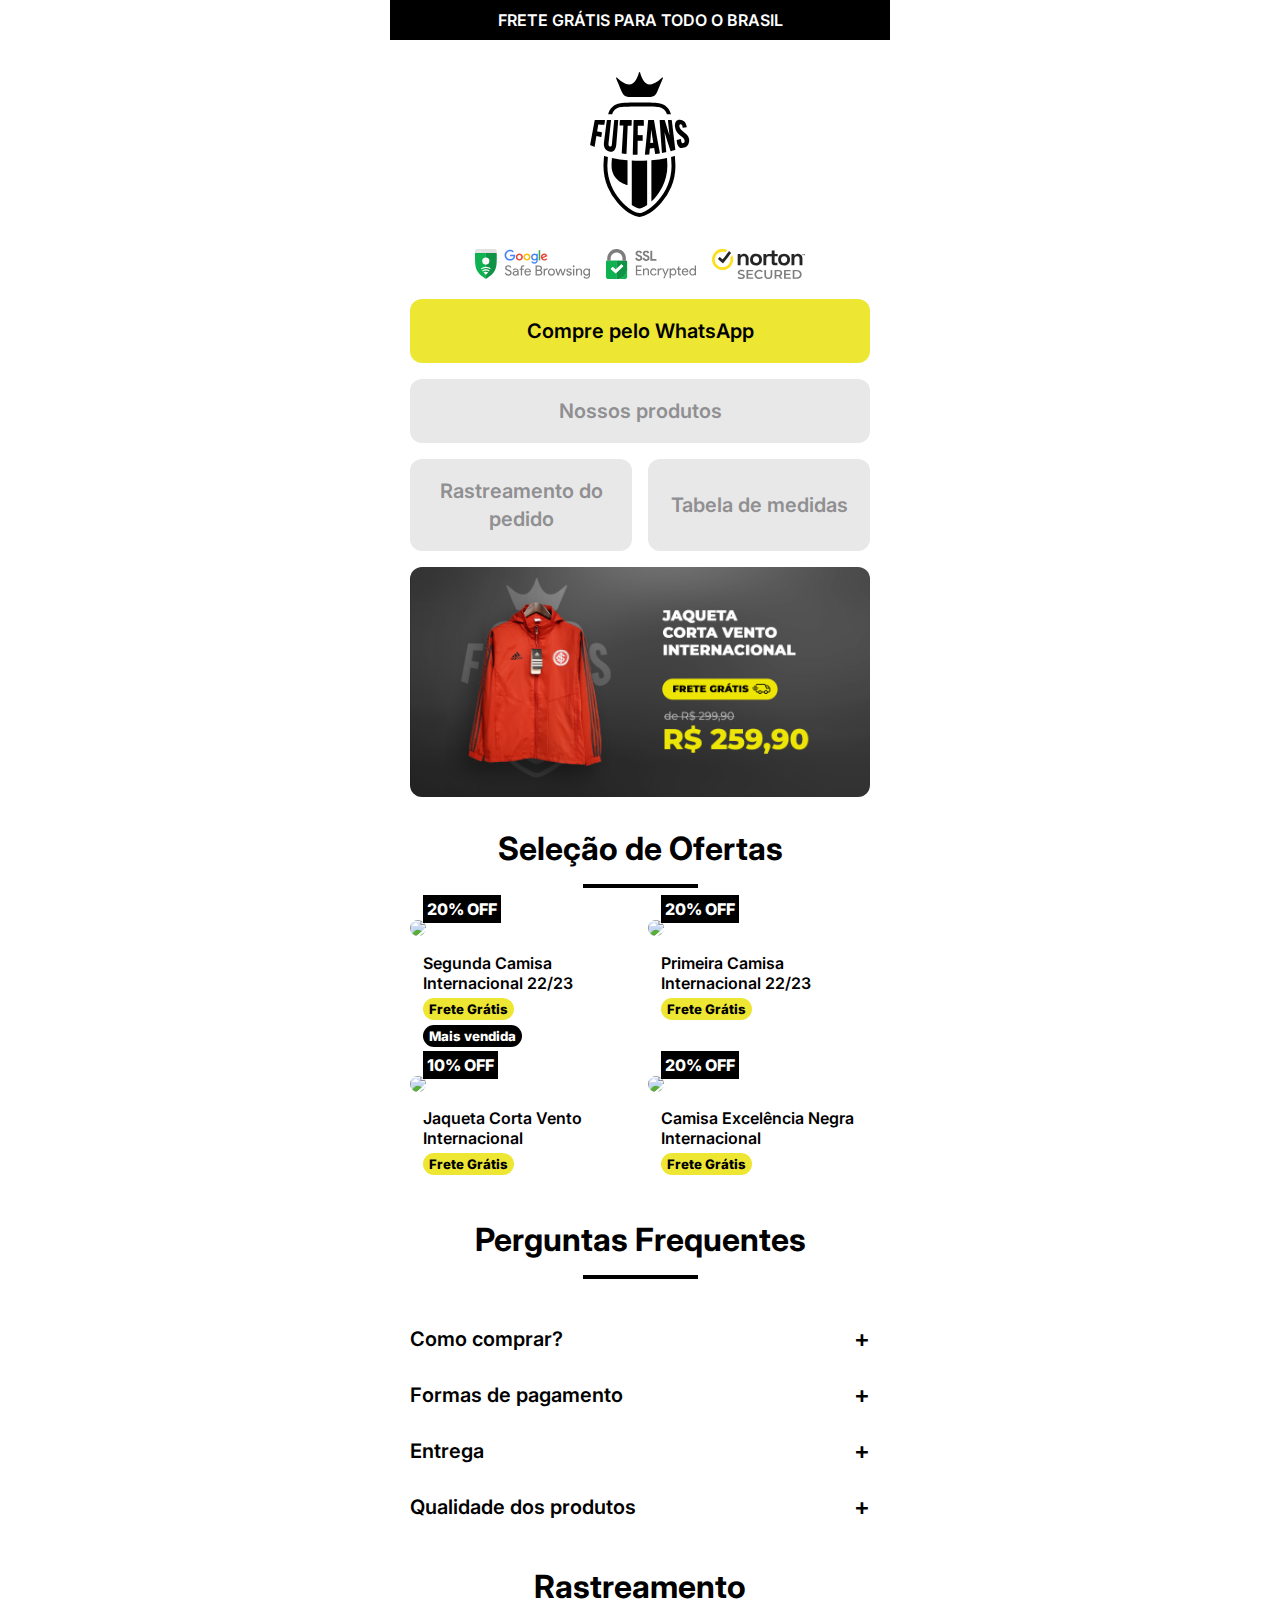
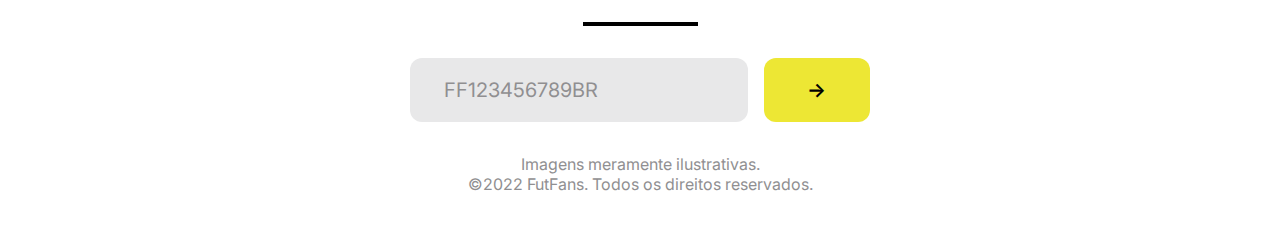
==== commit 4ac7cd7c: "Update index.html" ====
--- a/index.html
+++ b/index.html
@@ -214,6 +214,7 @@
           <td>57,5</td>
         </tr>
       </table>
+	    
       <h3>Jaqueta Corta Vento<br>Unissex</h3>
       <table>
         <tr>
@@ -259,7 +260,55 @@
           <td>185-200</td>
         </tr>
       </table>
-
+	    
+      <h3>Conjunto<br>Jaqueta e Calça</h3>
+      <table>
+        <tr>
+            <th>Tam.</th>
+            <th>Altura</th>
+            <th>Peso</th>
+            <th>Comprim. Roupa</th>
+            <th>Peito</th>
+            <th>Largura Ombro</th>
+            <th>Comprim. Calça</th>
+        </tr>
+        <tr>
+           <td>P</td>
+           <td>161-170</td>
+           <td>50-67</td>
+           <td>67</td>
+           <td>96</td>
+           <td>74,5</td>
+           <td>98</td>
+        </tr>
+        <tr>
+           <td>M</td>
+           <td>171-176</td>
+           <td>62-75</td>
+           <td>70</td>
+           <td>100</td>
+           <td>76</td>
+           <td>101</td>
+        </tr>
+        <tr>
+          <td>G</td>
+          <td>176-182</td>
+          <td>70-80</td>
+          <td>72</td>
+          <td>104</td>
+          <td>77,5</td>
+          <td>104</td>
+        </tr>
+        <tr>
+          <td>GG</td>
+          <td>182-190</td>
+          <td>81-90</td>
+          <td>74</td>
+          <td>106</td>
+          <td>79</td>
+          <td>107</td>
+        </tr>
+      </table>
       <p class="margin">Ficou com dúvida?<br>Entre em contato pelo nosso <a href="whatsapp://send/?phone=5555996421739">WhatsApp</a>.</p>
 
     </div>
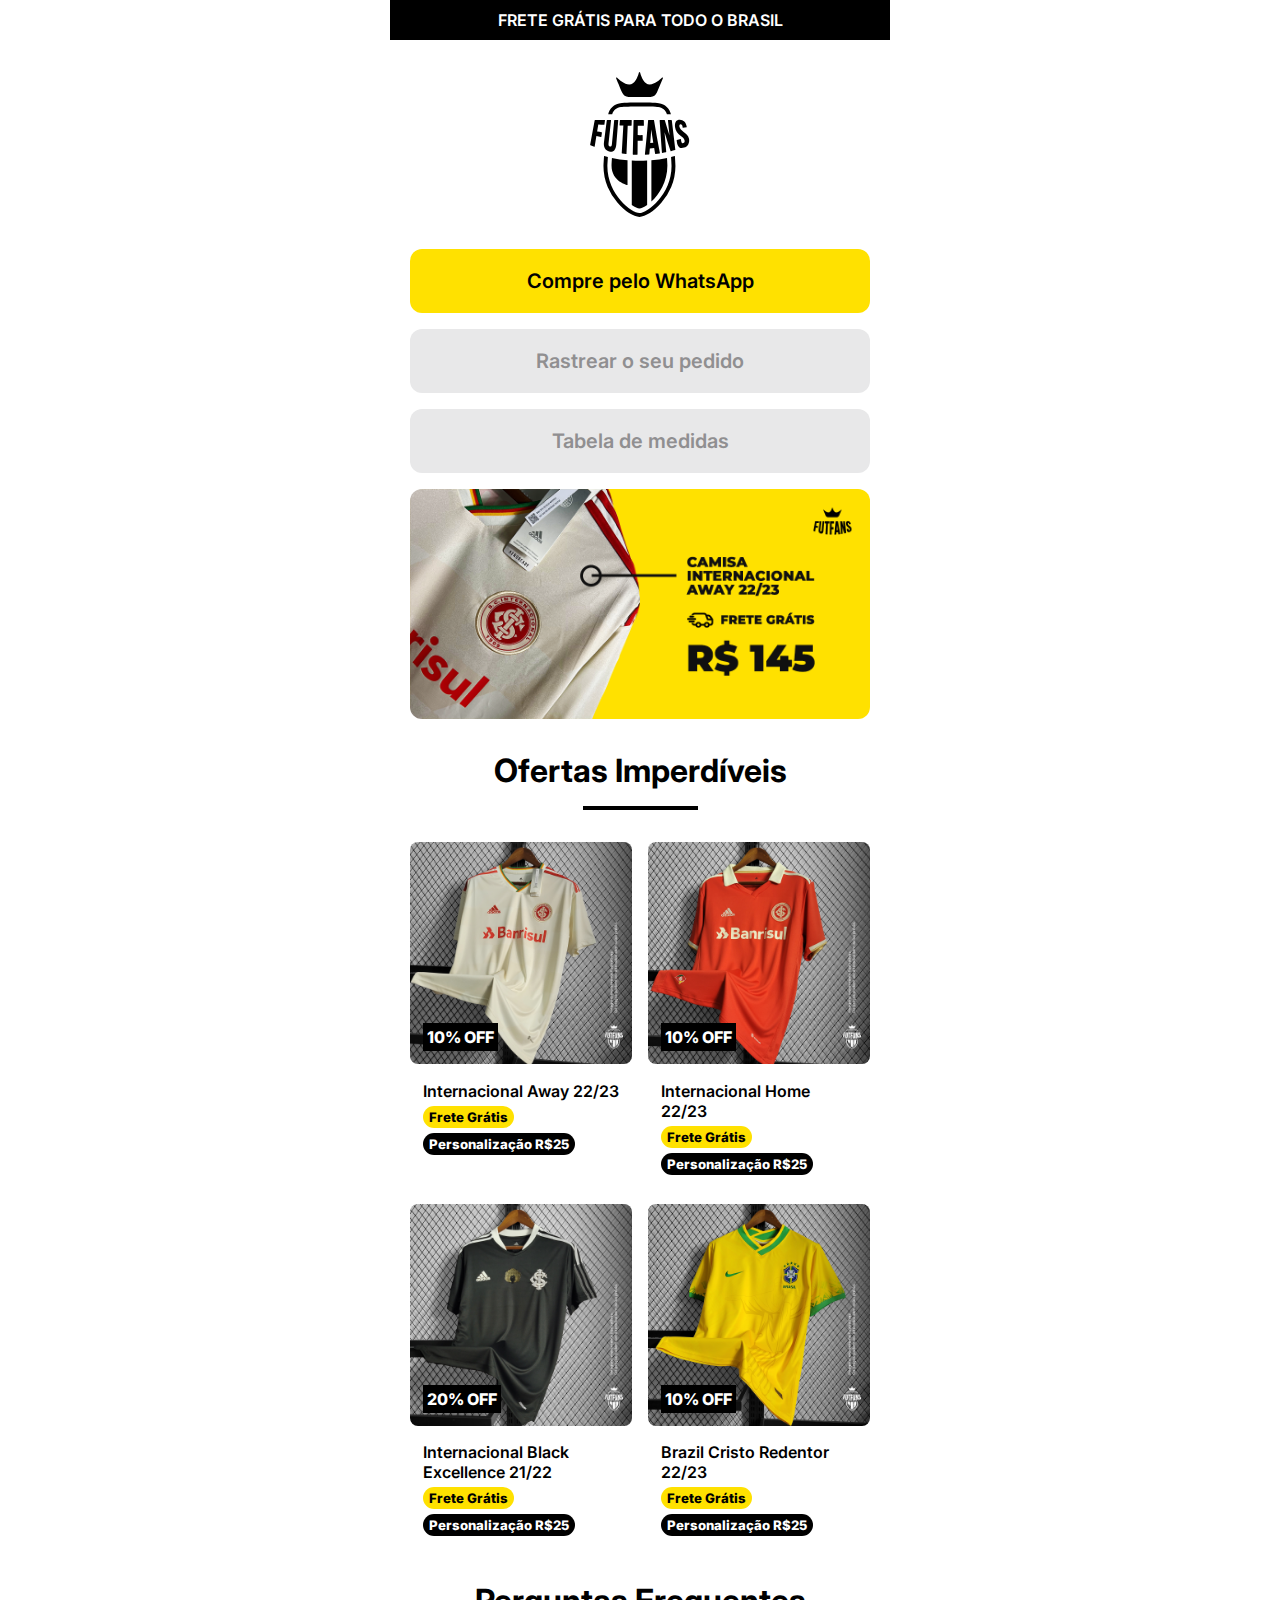
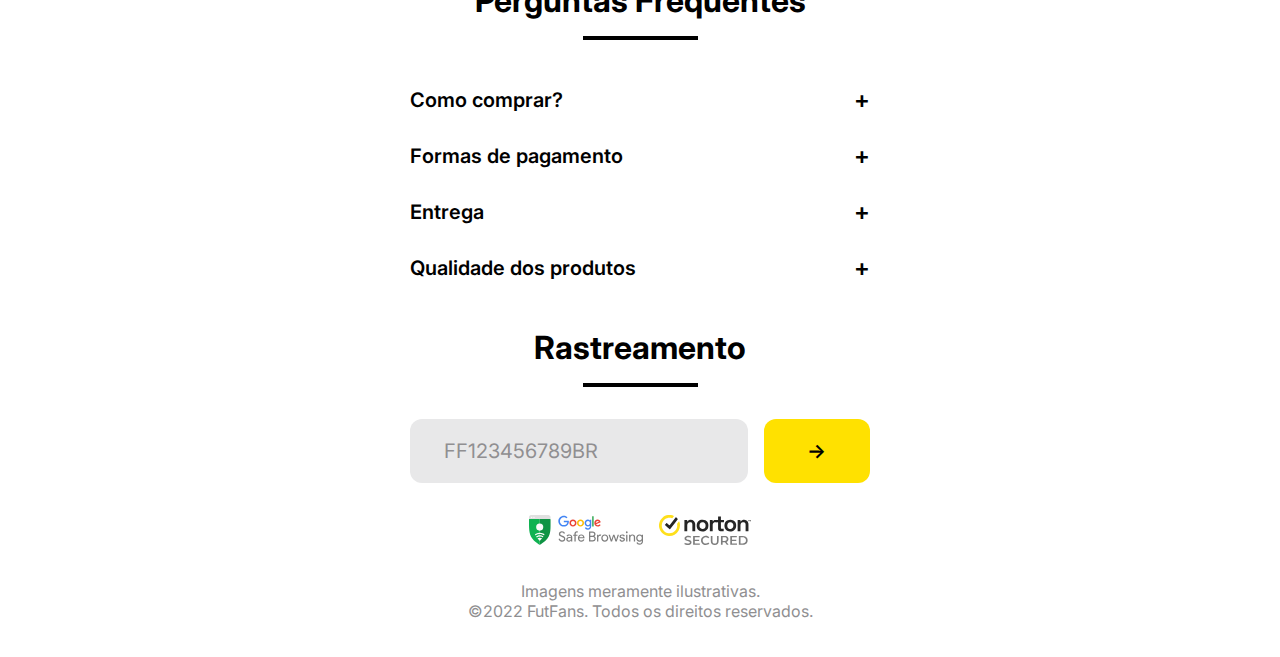
==== commit b7d2ea42: "Add files via upload" ====
--- a/index.html
+++ b/index.html
@@ -24,7 +24,7 @@
     <link rel="preconnect" href="https://fonts.gstatic.com" crossorigin>
     <link href="https://fonts.googleapis.com/css2?family=Inter:wght@400;600;800&display=swap" rel="stylesheet">
     <link href="https://fonts.googleapis.com/css2?family=Bebas+Neue&display=swap" rel="stylesheet">
-    <title>FutFans | Loja Virtual</title>
+    <title>FutFans Camisas</title>
 </head>
 
 <body>
@@ -214,7 +214,6 @@
           <td>57,5</td>
         </tr>
       </table>
-	    
       <h3>Jaqueta Corta Vento<br>Unissex</h3>
       <table>
         <tr>
@@ -260,55 +259,46 @@
           <td>185-200</td>
         </tr>
       </table>
-	    
+
       <h3>Conjunto<br>Jaqueta e Calça</h3>
       <table>
         <tr>
             <th>Tam.</th>
+            <th>Comprim.</th>
+            <th>Peito</th>
+            <th>Calça</th>
             <th>Altura</th>
-            <th>Peso</th>
-            <th>Comprim. Roupa</th>
-            <th>Peito</th>
-            <th>Largura Ombro</th>
-            <th>Comprim. Calça</th>
         </tr>
         <tr>
            <td>P</td>
-           <td>161-170</td>
-           <td>50-67</td>
            <td>67</td>
            <td>96</td>
-           <td>74,5</td>
            <td>98</td>
+           <td>161-170</td>
         </tr>
         <tr>
            <td>M</td>
-           <td>171-176</td>
-           <td>62-75</td>
            <td>70</td>
            <td>100</td>
-           <td>76</td>
            <td>101</td>
+           <td>171-176</td>
         </tr>
         <tr>
           <td>G</td>
-          <td>176-182</td>
-          <td>70-80</td>
           <td>72</td>
           <td>104</td>
-          <td>77,5</td>
           <td>104</td>
+          <td>176-182</td>
         </tr>
         <tr>
           <td>GG</td>
-          <td>182-190</td>
-          <td>81-90</td>
           <td>74</td>
           <td>106</td>
-          <td>79</td>
           <td>107</td>
+          <td>182-190</td>
         </tr>
       </table>
+
       <p class="margin">Ficou com dúvida?<br>Entre em contato pelo nosso <a href="whatsapp://send/?phone=5555996421739">WhatsApp</a>.</p>
 
     </div>
@@ -395,8 +385,9 @@
 
   <div class="message">
     <div class="msg-header">FRETE GRÁTIS PARA TODO O BRASIL</div>
+    <div class="msg-header">PERSONALIZAÇÃO A PARTIR DE R$ 25</div>
+    <div class="msg-header">100% QUALIDADE COM PREÇOS DE FÁBRICA</div>
     <div class="msg-header">COMPRE PELO NOSSO WHATSAPP</div>
-    <div class="msg-header">DESCONTOS EXCLUSIVOS</div>
     </div>
 
 <div class="container">
@@ -424,31 +415,24 @@
       </svg>
       </div>
 
-      <div class="secure-brand-box">
-        <a href="https://transparencyreport.google.com/safe-browsing/search?url=https://futfansbr.com/" target="_blank"><img src="../post/google-safe-browsing.svg" class="secure-brand" /></a>
-        <a target="_blank"><img src="../post/ssl-encrypted.svg" class="secure-brand" /></a>
-        <a href="https://safeweb.norton.com/report/show?url=https://futfansbr.com/" target="_blank"><img src="../post/norton-secured.svg" class="secure-brand" /></a>
-      </div>
-
-<div class="column">
+<div class="column margin">
 <button class="bt-color pulse"><a href="whatsapp://send/?phone=5555996421739">Compre pelo WhatsApp</a></button>
-<button><a href="whatsapp://send/?phone=5555996421739">Nossos produtos</a></button>
-</div>
-<div class="row margin">
-<button><a href="#ordertrack">Rastreamento do pedido</a></button>
+<!--<button><a href="whatsapp://send/?phone=5555996421739">Nossos produtos</a></button>-->
+<button><a href="#ordertrack">Rastrear o seu pedido</a></button>
 <button id="button-medidas">Tabela de medidas</button>
 </div>
 
 <div class="column">
 
 <div class="w3-content">
-  <img class="mySlides w3-animate-fading img" src="../post/1.png">
-  <img class="mySlides w3-animate-fading img" src="../post/2.png">
-  <img class="mySlides w3-animate-fading img" src="../post/3.png">
+  <img class="mySlides w3-animate-fading img" src="../post/banner1.png">
+  <img class="mySlides w3-animate-fading img" src="../post/banner2.png">
+  <img class="mySlides w3-animate-fading img" src="../post/banner3.png">
+  <img class="mySlides w3-animate-fading img" src="../post/banner4.png">
 </div>
 	
-<!--
-<h2 class="title" style="justify-content: center; display: flex; flex-direction: row; align-items: center;gap:1rem"><img src="" style="height:48px;"><img src="" style="height:50px;"></h2>
+<!-- 
+<h2 class="title" style="justify-content: center; display: flex; flex-direction: row; align-items: center;gap:1rem"><img src="" style="height:55px;"><img src="" style="height:50px;"></h2>
 <h2 class="title"></h2>
   <hr>
   <div class="iframe-box">
@@ -459,35 +443,35 @@
     </iframe>
     </div>
 -->
-	
-<h2 class="title">Seleção de Ofertas</h2>
+
+<h2 class="title">Ofertas Imperdíveis</h2>
 <hr>
 
 <div class="row">
 
-<div class="product" name="Segunda Camisa Internacional 22/23"><div class="product-img">
-<img src="https://assets.adidas.com/images/h_840,f_auto,q_auto,fl_lossy,c_fill,g_auto/ab96787de6b045c7b884ae9201635081_9366/Camisa_2_Internacional_22-23_Branco_HA8472_01_laydown.jpg">
+<div class="product" name="Internacional Away 22/23"><div class="product-img">
+<img src="../post/0.png">
+<div class="product-info row"><mark>10% OFF</mark></div></div>
+<div class="product-text"><span id="database-product"></span><br><div class="product-btn">Frete Grátis</div><div class="product-btn" style="background:#000; color:#fff">Personalização R$25</div></div></div>
+
+<div class="product" name="Internacional Home 22/23"><div class="product-img">
+<img src="../post/1.png">
+<div class="product-info row"><mark>10% OFF</mark></div></div>
+<div class="product-text"><span id="database-product"></span></span><br><div class="product-btn">Frete Grátis</div><div class="product-btn" style="background:#000; color:#fff">Personalização R$25</div></div></div>
+
+</div>
+
+<div class="row">
+
+<div class="product" name="Internacional Black Excellence 21/22"><div class="product-img">
+<img src="../post/2.png">
 <div class="product-info row"><mark>20% OFF</mark></div></div>
-<div class="product-text"><span id="database-product"></span><br><div class="product-btn">Frete Grátis</div><div class="product-btn" style="background:#000; color:#fff">Mais vendida</div></div></div>
-
-<div class="product" name="Primeira Camisa Internacional 22/23"><div class="product-img">
-<img src="https://assets.adidas.com/images/h_840,f_auto,q_auto,fl_lossy,c_fill,g_auto/0afa21714ded4fdab212ae5201599e53_9366/Camisa_1_Internacional_22-23_Vermelho_HA8470_01_laydown.jpg">
-<div class="product-info row"><mark>20% OFF</mark></div></div>
-<div class="product-text"><span id="database-product"></span></span><br><div class="product-btn">Frete Grátis</div></div></div>
-
-</div>
-
-<div class="row">
-
-<div class="product" name="Jaqueta Corta Vento Internacional"><div class="product-img">
-<img src="https://i.ibb.co/qN3CDqz/e240f2aa.jpg">
+<div class="product-text"><span id="database-product"></span></span><br><div class="product-btn">Frete Grátis</div><div class="product-btn" style="background:#000; color:#fff">Personalização R$25</div></div></div>
+
+<div class="product" name="Brazil Cristo Redentor 22/23"><div class="product-img">
+<img src="../post/3.png">
 <div class="product-info row"><mark>10% OFF</mark></div></div>
-<div class="product-text"><span id="database-product"></span></span><br><div class="product-btn">Frete Grátis</div></div></div>
-
-<div class="product" name="Camisa Excelência Negra Internacional"><div class="product-img">
-<img src="https://assets.adidas.com/images/h_840,f_auto,q_auto,fl_lossy,c_fill,g_auto/f10f701108e24864bfa1addd00217cda_9366/Camisa_Excelencia_Negra_Internacional_Preto_GA0764_01_laydown.jpg">
-<div class="product-info row"><mark>20% OFF</mark></div></div>
-<div class="product-text"><span id="database-product"></span></span><br><div class="product-btn">Frete Grátis</div></div></div>
+<div class="product-text"><span id="database-product"></span></span><br><div class="product-btn">Frete Grátis</div><div class="product-btn" style="background:#000; color:#fff">Personalização R$25</div></div></div>
 
 </div>
 
@@ -534,11 +518,18 @@
   <input type="text" name="order" placeholder="FF123456789BR" id="ordertrack"><button name="req" class="button-req bt-color">-></button>
   </div>
 
+  <div class="secure-brand-box">
+    <a href="https://transparencyreport.google.com/safe-browsing/search?url=https://futfansbr.com/" target="_blank"><img src="../post/google-safe-browsing.svg" class="secure-brand" /></a>
+    <!--<a target="_blank"><img src="../post/ssl-encrypted.svg" class="secure-brand" /></a>-->
+    <a href="https://safeweb.norton.com/report/show?url=https://futfansbr.com/" target="_blank"><img src="../post/norton-secured.svg" class="secure-brand" /></a>
+  </div>
+
 <span class="disclaimer">Imagens meramente ilustrativas.<br>©2022 FutFans. Todos os direitos reservados.</span>
 
+
 </div>
 
 <script type="text/javascript" src="script.js"></script>
 
 </body>
-</html>
+</html>--- a/style.css
+++ b/style.css
@@ -95,7 +95,7 @@
     
     background: transparent;
     color: #000;
-    border: 2px solid #EDE734;
+    border: 2px solid #ffe100;
     
     }
     
@@ -107,7 +107,7 @@
         
     .bt-color { 
     
-    background: #EDE734;
+    background: #ffe100;
     color: #000;
     
     }
@@ -184,7 +184,7 @@
     
     .product-btn {
     
-      background: #EDE734;
+      background: #ffe100;
       max-width: max-content;
       border-radius: 50px;
       font-size: 0.825rem;
@@ -280,7 +280,7 @@
     select:focus { border: 2px solid #908F91; }
     select::placeholder { color: #908F91 }
     
-    mark {background: #EDE734}
+    mark {background: #ffe100}
     
     .product-info > mark {background: #000; color: #fff; padding:4px;}
     
@@ -513,7 +513,7 @@
     
       width: 100%;
       height: 100%;
-      background:#EDE734;
+      background: #ffe100;
       padding: 2rem;
       position: absolute;
       top:0;
@@ -632,7 +632,7 @@
     
     th, td {
     
-    border:1px solid #000;
+    border:2px solid #000;
     font-weight: 600;
     padding: 8px 0 8px 0;
     cursor: pointer;
@@ -673,7 +673,7 @@
       flex-direction: row;
       gap: 1rem;
       justify-content: center;
-      margin: 1rem 0 1rem 0;
+      margin: 1rem 0 0 0;
       width: 100%;
     }
     
@@ -686,7 +686,7 @@
 
     .price-btn {
     
-        background: #EDE734;
+        background: #ffe100;
         max-width: max-content;
         border-radius: 50px;
         font-size: 1rem;
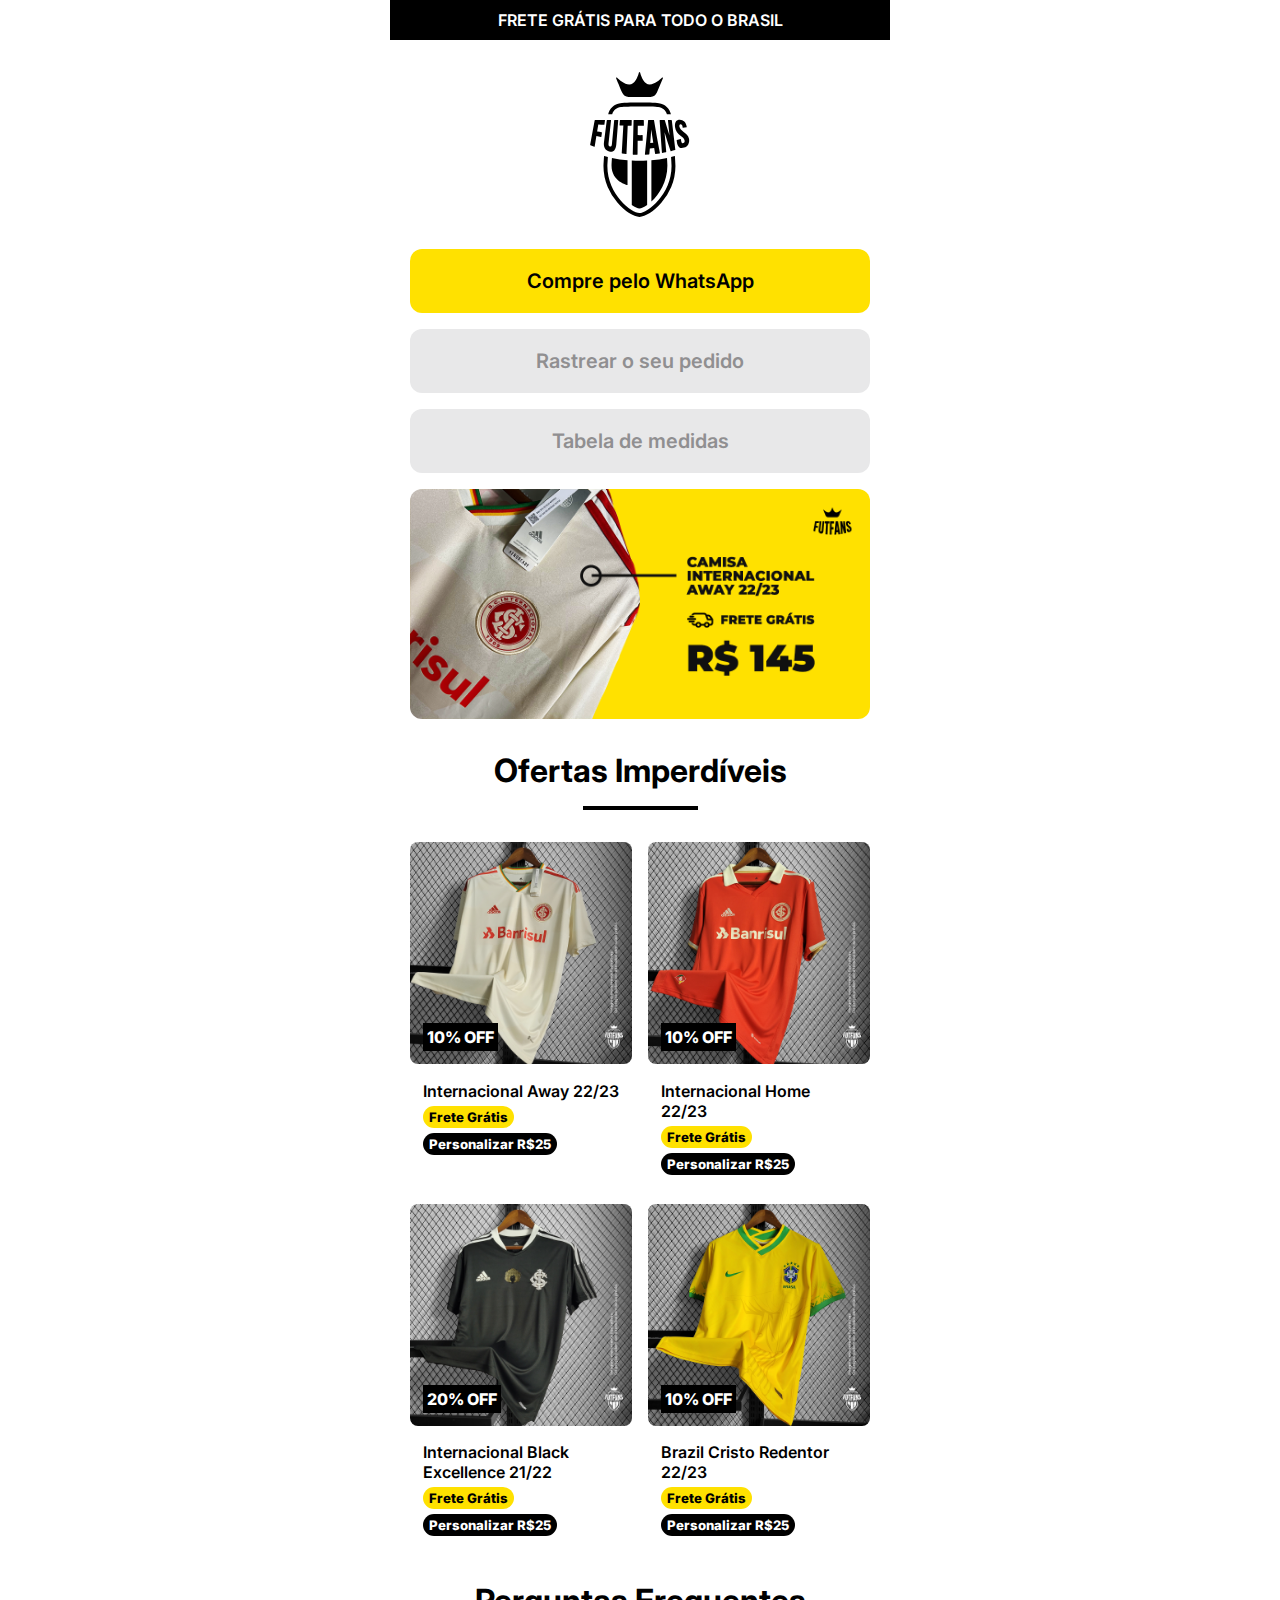
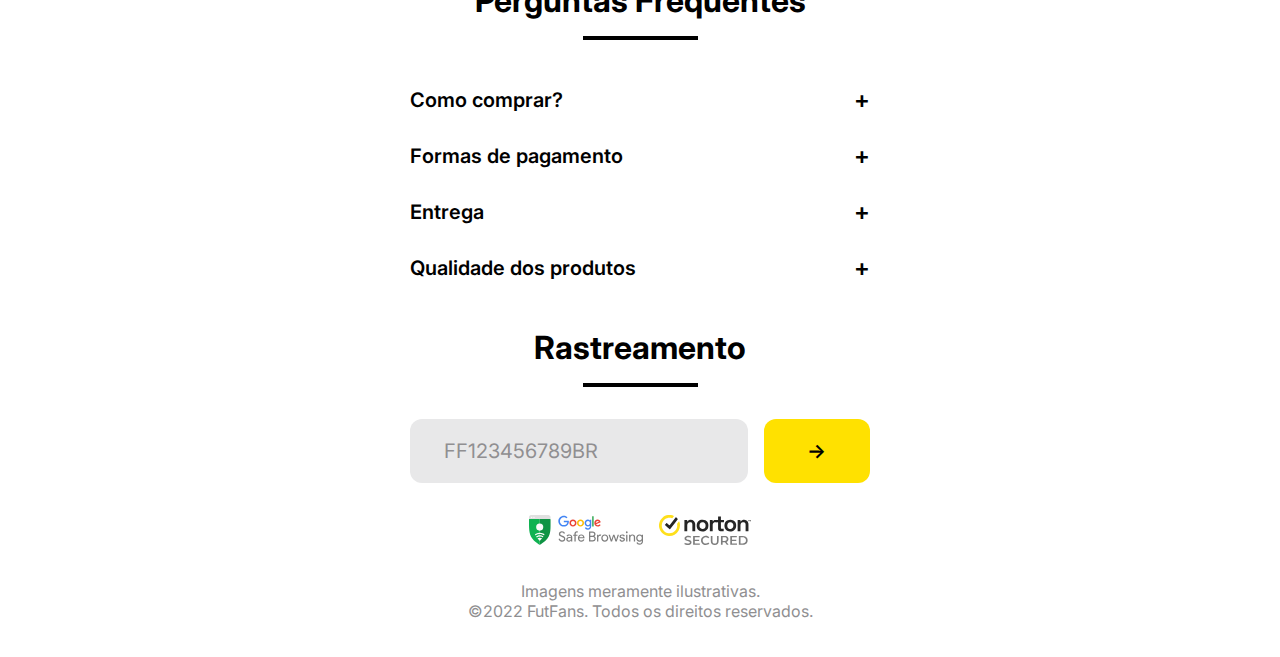
==== commit 7495e58d: "Update index.html" ====
--- a/index.html
+++ b/index.html
@@ -452,12 +452,12 @@
 <div class="product" name="Internacional Away 22/23"><div class="product-img">
 <img src="../post/0.png">
 <div class="product-info row"><mark>10% OFF</mark></div></div>
-<div class="product-text"><span id="database-product"></span><br><div class="product-btn">Frete Grátis</div><div class="product-btn" style="background:#000; color:#fff">Personalização R$25</div></div></div>
+<div class="product-text"><span id="database-product"></span><br><div class="product-btn">Frete Grátis</div><div class="product-btn" style="background:#000; color:#fff">Personalizar R$25</div></div></div>
 
 <div class="product" name="Internacional Home 22/23"><div class="product-img">
 <img src="../post/1.png">
 <div class="product-info row"><mark>10% OFF</mark></div></div>
-<div class="product-text"><span id="database-product"></span></span><br><div class="product-btn">Frete Grátis</div><div class="product-btn" style="background:#000; color:#fff">Personalização R$25</div></div></div>
+<div class="product-text"><span id="database-product"></span></span><br><div class="product-btn">Frete Grátis</div><div class="product-btn" style="background:#000; color:#fff">Personalizar R$25</div></div></div>
 
 </div>
 
@@ -466,12 +466,12 @@
 <div class="product" name="Internacional Black Excellence 21/22"><div class="product-img">
 <img src="../post/2.png">
 <div class="product-info row"><mark>20% OFF</mark></div></div>
-<div class="product-text"><span id="database-product"></span></span><br><div class="product-btn">Frete Grátis</div><div class="product-btn" style="background:#000; color:#fff">Personalização R$25</div></div></div>
+<div class="product-text"><span id="database-product"></span></span><br><div class="product-btn">Frete Grátis</div><div class="product-btn" style="background:#000; color:#fff">Personalizar R$25</div></div></div>
 
 <div class="product" name="Brazil Cristo Redentor 22/23"><div class="product-img">
 <img src="../post/3.png">
 <div class="product-info row"><mark>10% OFF</mark></div></div>
-<div class="product-text"><span id="database-product"></span></span><br><div class="product-btn">Frete Grátis</div><div class="product-btn" style="background:#000; color:#fff">Personalização R$25</div></div></div>
+<div class="product-text"><span id="database-product"></span></span><br><div class="product-btn">Frete Grátis</div><div class="product-btn" style="background:#000; color:#fff">Personalizar R$25</div></div></div>
 
 </div>
 
@@ -532,4 +532,4 @@
 <script type="text/javascript" src="script.js"></script>
 
 </body>
-</html>+</html>
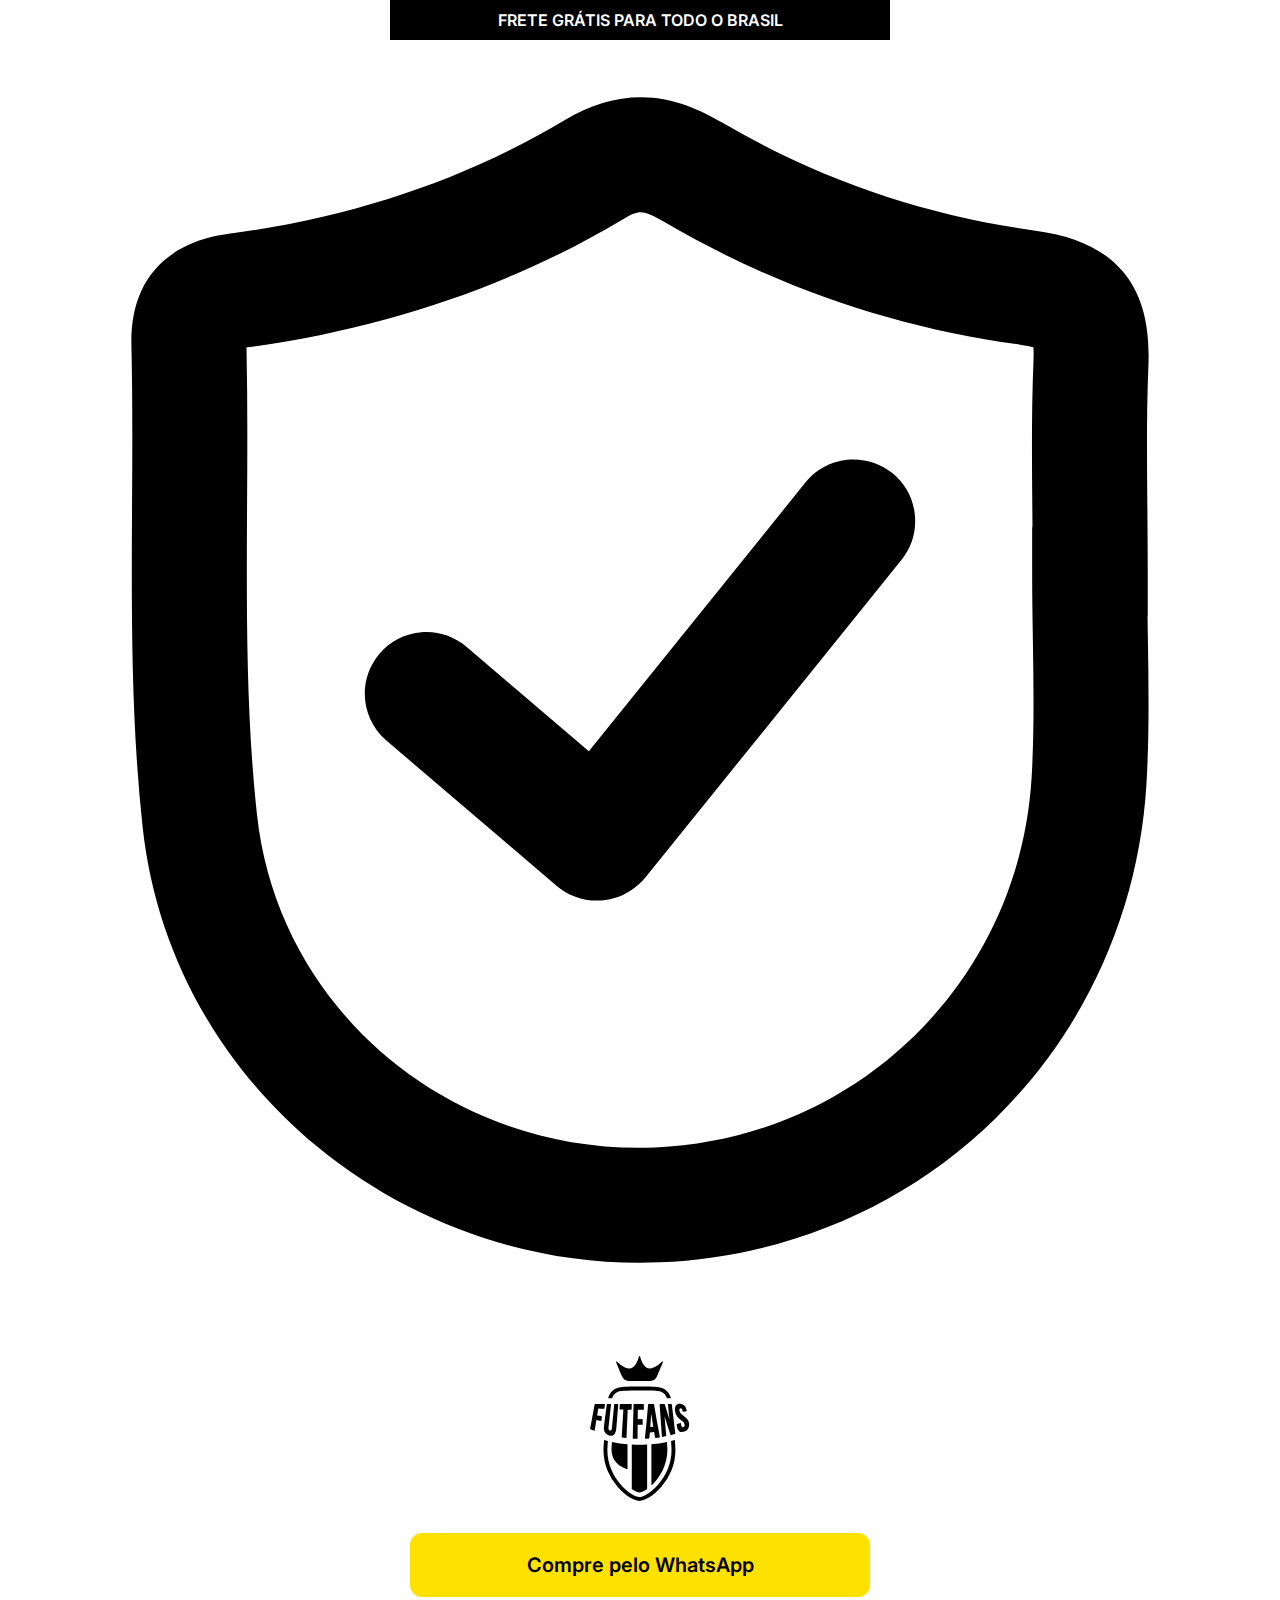
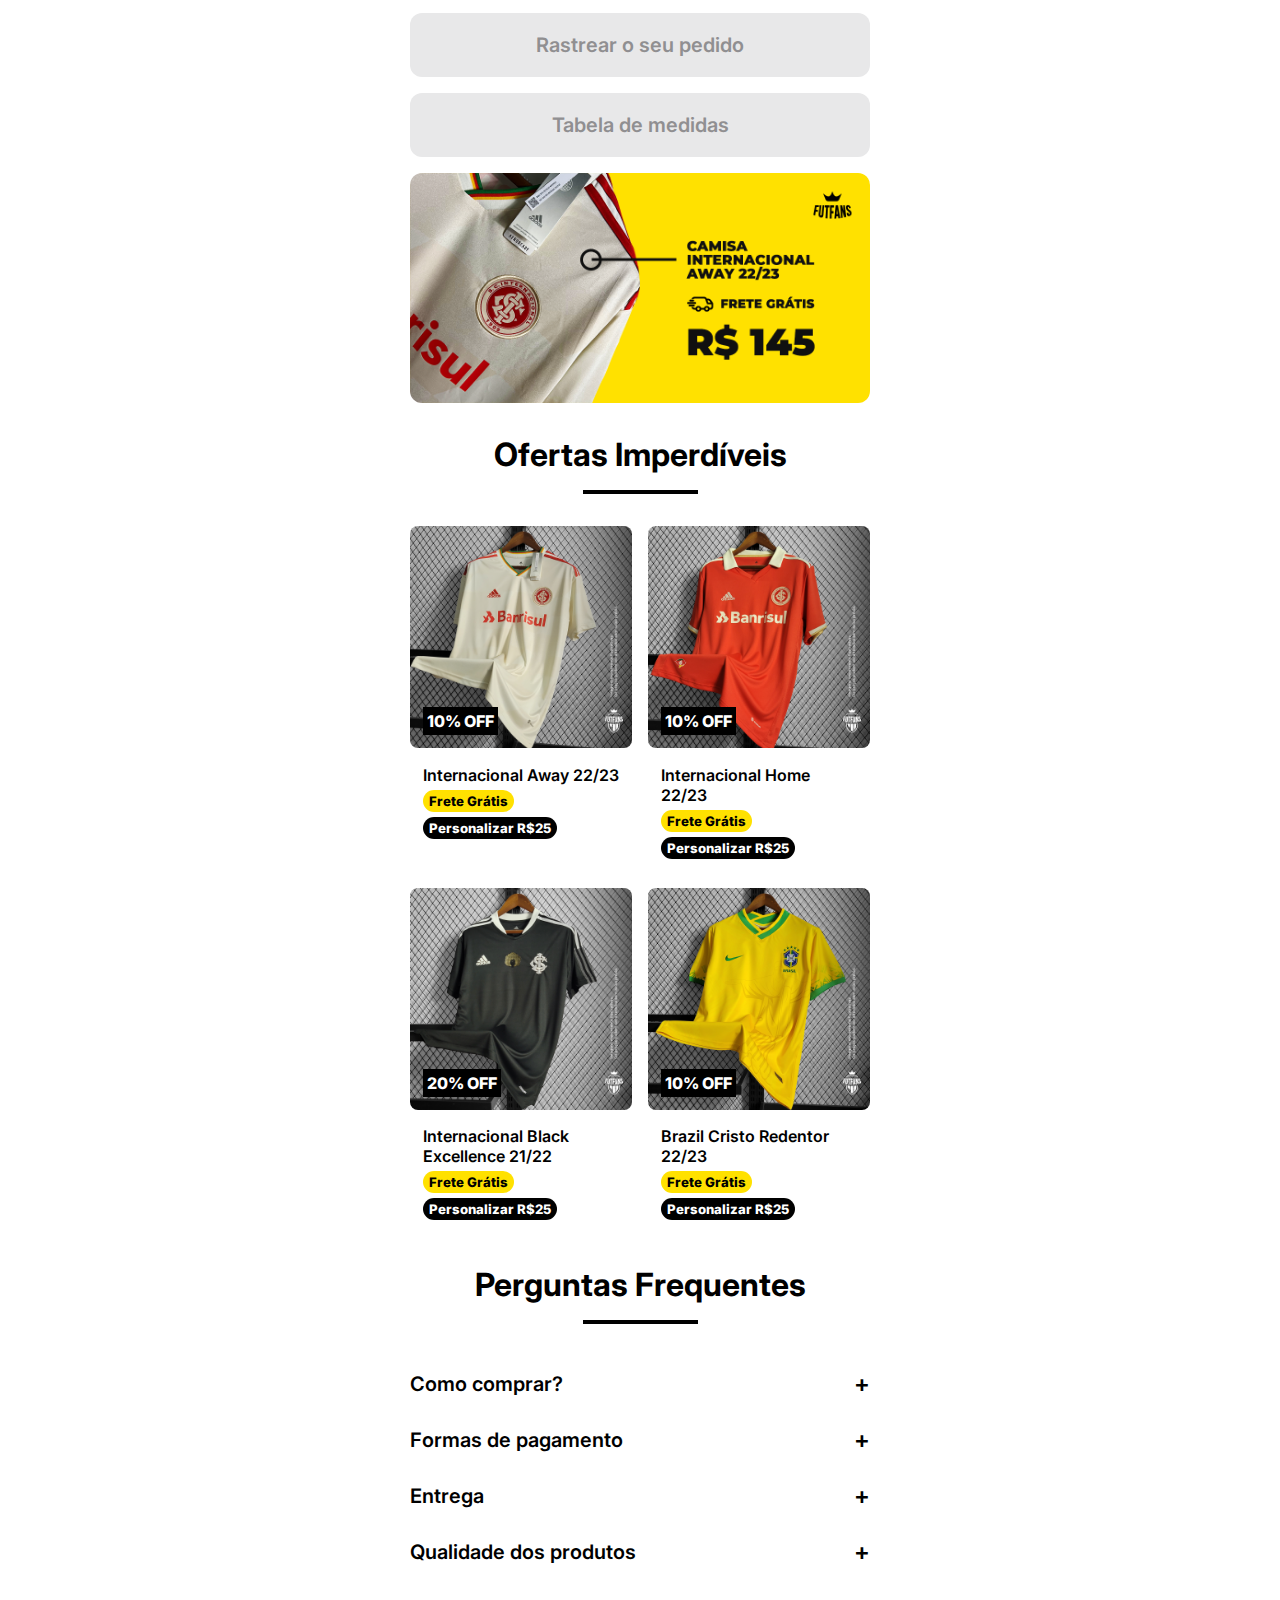
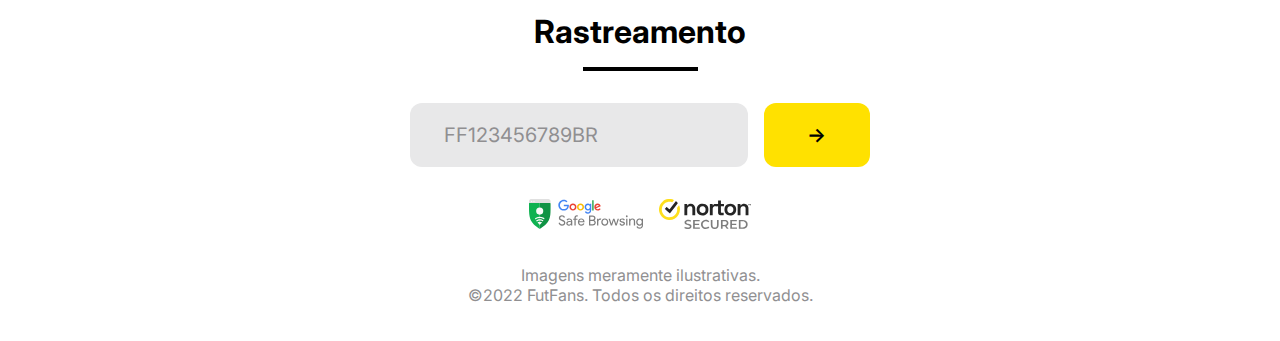
==== commit 75e4f03a: "Add files via upload" ====
--- a/index.html
+++ b/index.html
@@ -70,13 +70,13 @@
           <td>182-190</td>
         </tr>
         <tr>
-          <td>2GG</td>
+          <td>2XL</td>
           <td>78-81</td>
           <td>60-62</td>
           <td>190-195</td>
         </tr>
         <tr>
-          <td>3GG</td>
+          <td>3XL</td>
           <td>81-83</td>
           <td>62-64</td>
           <td>192-197</td>
@@ -202,13 +202,13 @@
           <td>53,5</td>
         </tr>
         <tr>
-          <td>2GG</td>
+          <td>2XL</td>
           <td>79</td>
           <td>50,5</td>
           <td>55,5</td>
         </tr>
         <tr>
-          <td>3GG</td>
+          <td>3XL</td>
           <td>81</td>
           <td>52,5</td>
           <td>57,5</td>
@@ -252,53 +252,13 @@
           <td>180-195</td>
         </tr>
         <tr>
-          <td>2GG</td>
+          <td>2XL</td>
           <td>78</td>
           <td>60</td>
           <td>94,5</td>
           <td>185-200</td>
         </tr>
       </table>
-
-      <h3>Conjunto<br>Jaqueta e Calça</h3>
-      <table>
-        <tr>
-            <th>Tam.</th>
-            <th>Comprim.</th>
-            <th>Peito</th>
-            <th>Calça</th>
-            <th>Altura</th>
-        </tr>
-        <tr>
-           <td>P</td>
-           <td>67</td>
-           <td>96</td>
-           <td>98</td>
-           <td>161-170</td>
-        </tr>
-        <tr>
-           <td>M</td>
-           <td>70</td>
-           <td>100</td>
-           <td>101</td>
-           <td>171-176</td>
-        </tr>
-        <tr>
-          <td>G</td>
-          <td>72</td>
-          <td>104</td>
-          <td>104</td>
-          <td>176-182</td>
-        </tr>
-        <tr>
-          <td>GG</td>
-          <td>74</td>
-          <td>106</td>
-          <td>107</td>
-          <td>182-190</td>
-        </tr>
-      </table>
-
       <p class="margin">Ficou com dúvida?<br>Entre em contato pelo nosso <a href="whatsapp://send/?phone=5555996421739">WhatsApp</a>.</p>
 
     </div>
@@ -382,7 +342,6 @@
     </div>
   </div></div>
 
-
   <div class="message">
     <div class="msg-header">FRETE GRÁTIS PARA TODO O BRASIL</div>
     <div class="msg-header">PERSONALIZAÇÃO A PARTIR DE R$ 25</div>
@@ -390,8 +349,36 @@
     <div class="msg-header">COMPRE PELO NOSSO WHATSAPP</div>
     </div>
 
+<div class="pedidos">
+  
+  <svg version="1.1" xmlns="http://www.w3.org/2000/svg" xmlns:xlink="http://www.w3.org/1999/xlink" x="0px" y="0px"
+	 viewBox="0 0 500 500" style="enable-background:new 0 0 500 500;" xml:space="preserve" class="check-icon">
+<g>
+	<path d="M448.35,231.016c-0.029-1.893-0.058-3.799-0.085-5.71c0.047-0.297,0.071-0.602,0.071-0.912v-16.661
+		c0-8.3-0.075-16.581-0.148-24.588c-0.167-18.507-0.34-37.609,0.415-56.077c0.65-15.865-2.584-27.809-9.886-36.515
+		c-7.303-8.707-18.499-13.968-34.23-16.083c-43.37-5.831-84.551-20.03-122.399-42.204c-7.877-4.614-18.601-9.91-31.732-9.91
+		c-9.84,0-19.934,3.049-30.001,9.061c-38.197,22.816-81.788,37.655-129.563,44.103c-4.713,0.636-14.52,1.958-23.274,7.953
+		c-11.117,7.613-16.562,19.751-16.184,36.079c0.474,20.458,0.359,41.444,0.249,61.739c-0.224,41.377-0.455,84.154,4.15,126.349
+		c5.294,48.472,29.459,92.695,68.043,124.521c35.555,29.33,80.287,45.483,125.954,45.483c2.655,0,5.34-0.054,7.988-0.161
+		c49.648-2.019,96.25-22.021,131.223-56.322c35.048-34.375,55.962-80.733,58.891-130.534c1.143-19.42,0.84-38.824,0.548-57.589
+		L448.35,231.016z M403.258,183.553l0.056,6.305c-0.083,0.392-0.127,0.798-0.127,1.215v16.66c0,8.728,0.137,17.51,0.269,26.004
+		c0.28,17.934,0.569,36.478-0.476,54.253c-4.66,79.215-67.892,141.379-147.085,144.598c-2.095,0.085-4.219,0.128-6.312,0.128
+		c-76.958,0-141.093-55.866-149.183-129.95c-4.327-39.64-4.102-81.108-3.885-121.211c0.11-20.107,0.223-40.864-0.226-61.435
+		c0.165-0.024,0.335-0.047,0.511-0.071c53.834-7.265,103.155-24.106,146.596-50.057c3.176-1.897,5.155-2.671,6.828-2.671
+		c1.995,0,4.647,1.076,9.153,3.715c43.011,25.199,89.819,41.338,139.124,47.967c2.385,0.32,4.056,0.681,5.178,0.984
+		c0.083,1.133,0.129,2.821,0.03,5.245C402.906,144.846,403.085,164.523,403.258,183.553z"/>
+	<path d="M348.59,169.187c-0.013-0.011-0.026-0.022-0.04-0.032c-4.249-3.426-9.595-5.312-15.055-5.312
+		c-0.873,0-1.757,0.048-2.63,0.142c-6.408,0.688-12.155,3.814-16.179,8.802L230.021,277.81l-47.826-40.798
+		c-4.338-3.699-9.872-5.736-15.583-5.736c-0.64,0-1.293,0.025-1.94,0.075c-6.441,0.511-12.273,3.478-16.432,8.355
+		c-8.617,10.102-7.408,25.333,2.693,33.953l66.554,56.772c4.326,3.689,9.869,5.72,15.611,5.72c4.75,0,9.344-1.373,13.289-3.97
+		c2.268-1.441,4.241-3.191,5.865-5.203l99.932-123.957c4.023-4.993,5.859-11.273,5.171-17.684
+		C356.672,178.942,353.559,173.208,348.59,169.187z"/>
+</g>
+</svg>
+
+  <span class="user-check"></span><br><span class="check"></span></div>
+
 <div class="container">
-
 
 <div class="wrapper">
       <svg xmlns="http://www.w3.org/2000/svg" viewBox="0 0 457.35 669.64" width="457.3500061035156" height="145">
@@ -532,4 +519,4 @@
 <script type="text/javascript" src="script.js"></script>
 
 </body>
-</html>
+</html>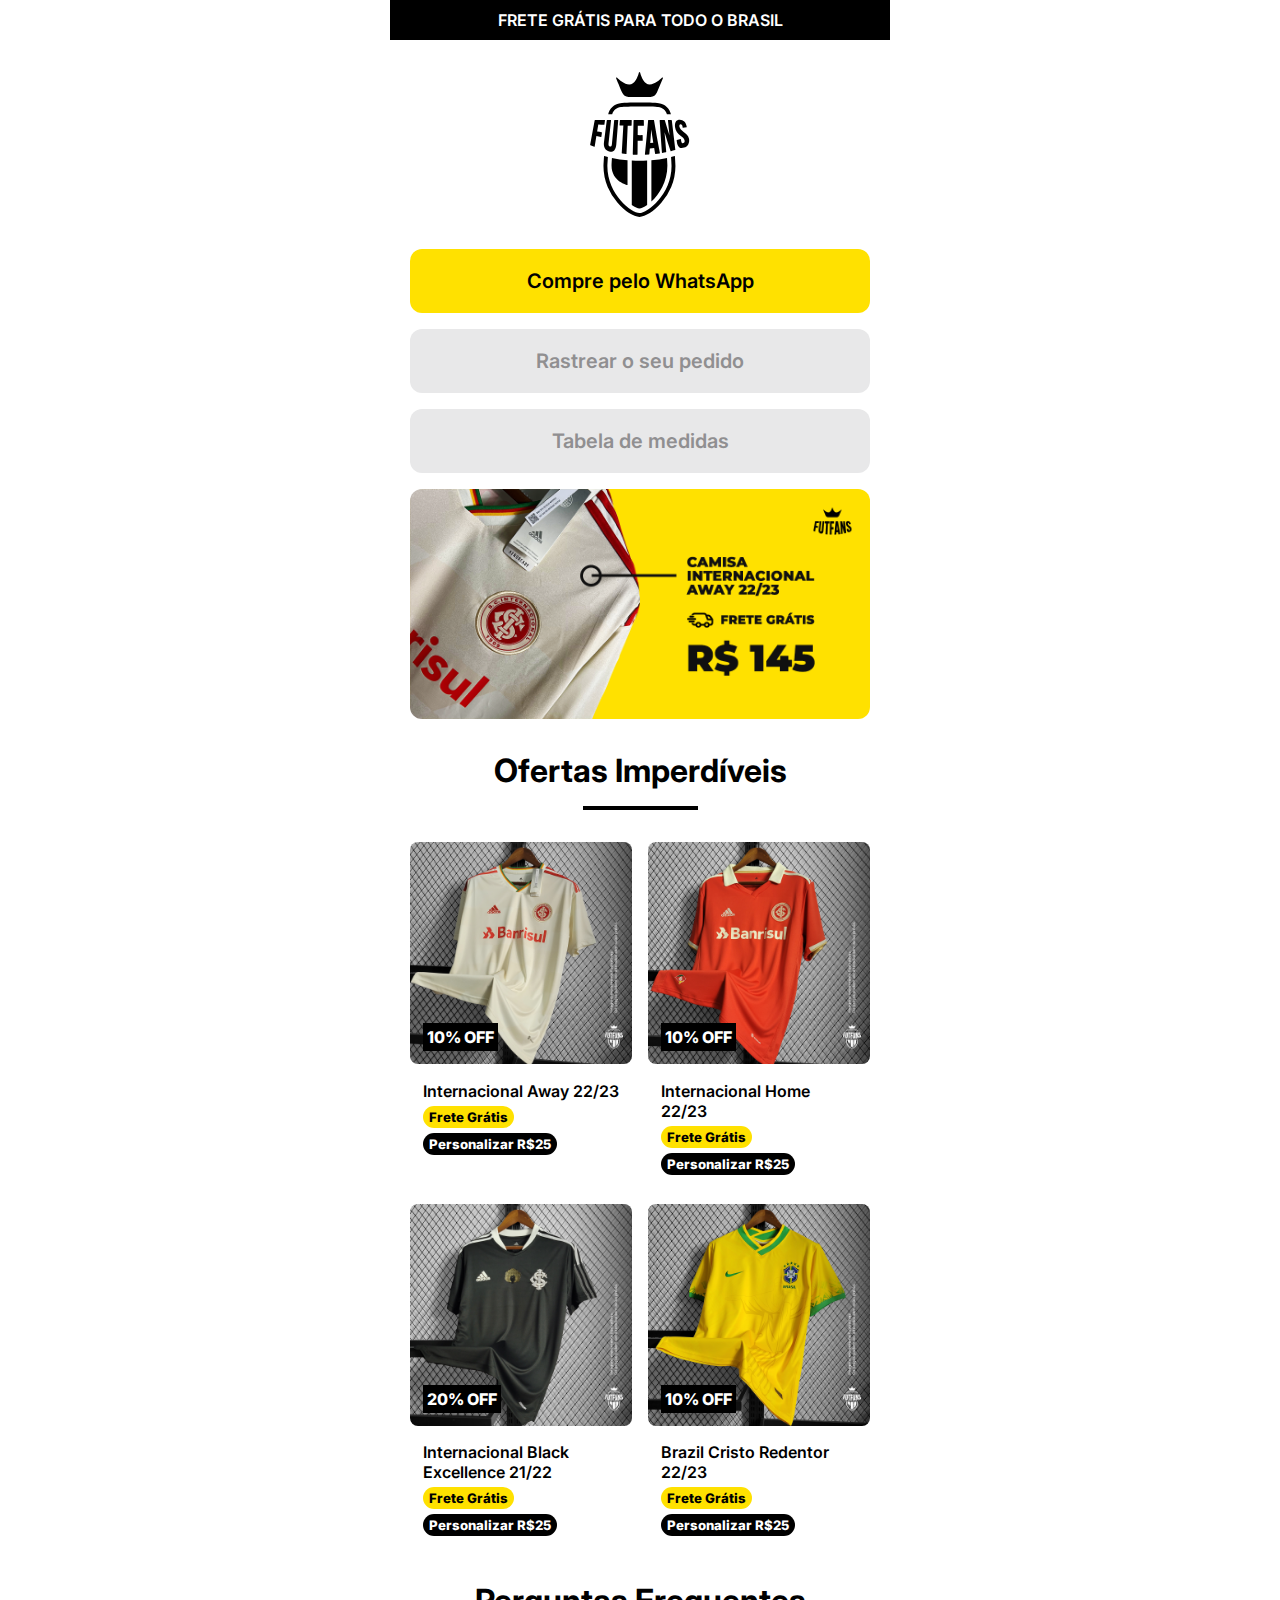
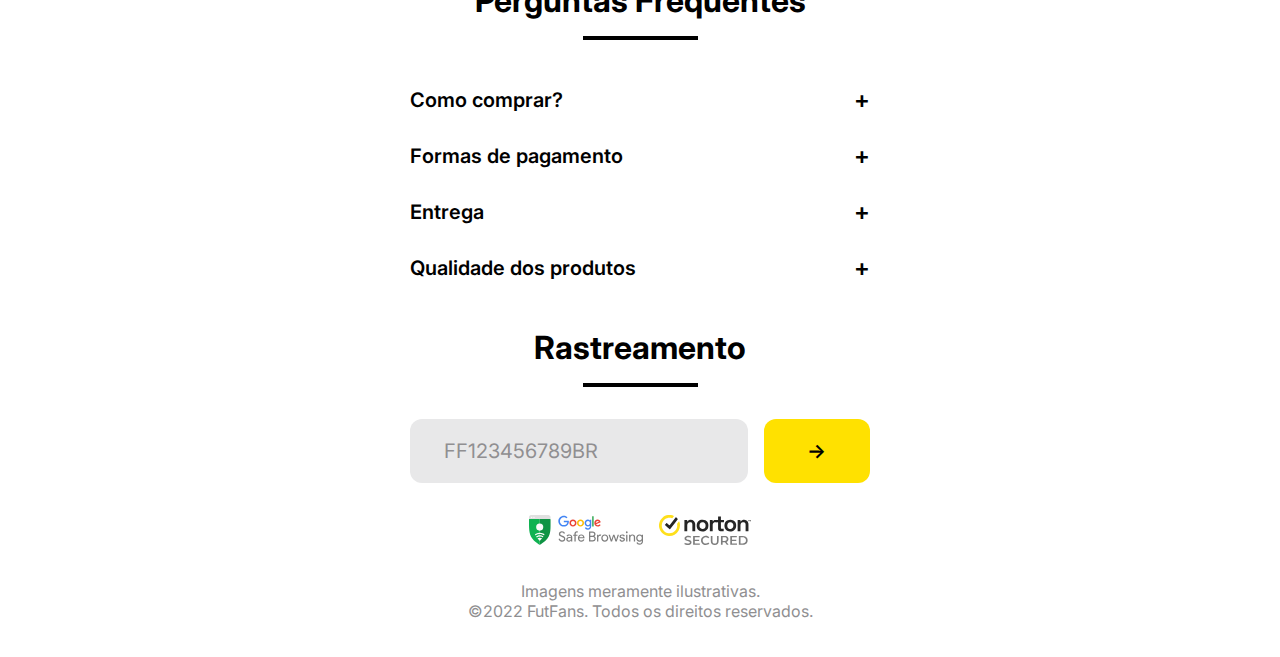
==== commit 129c49e6: "Add files via upload" ====
--- a/index.html
+++ b/index.html
@@ -35,8 +35,7 @@
   <div class="popup-box">
     <div class="popup-content">
       <h2>Tabela de medidas</h2>
-      <embed src="../post/size.svg" style="height:150px" /><br>
-      As medidas estão em centímetros (cm).
+      <embed src="../post/size.svg" style="height: 60px" />
       <h3>Camisa Torcedor<br>Masculino</h3>
       <table>
         <tr>
@@ -219,43 +218,37 @@
         <tr>
           <th>Tam.</th>
           <th>Comprim.</th>
-          <th>Busto</th>
-          <th>Manga</th>
+          <th>Largura</th>
           <th>Altura</th>
         </tr>
         <tr>
           <td>P</td>
           <td>66</td>
           <td>51</td>
-          <td>84,5</td>
           <td>155-170</td>
         </tr>
         <tr>
           <td>M</td>
           <td>69</td>
           <td>53</td>
-          <td>87</td>
           <td>165-175</td>
         </tr>
         <tr>
           <td>G</td>
           <td>72</td>
           <td>55</td>
-          <td>89,5</td>
           <td>170-185</td>
         </tr>
         <tr>
           <td>GG</td>
           <td>75</td>
           <td>57</td>
-          <td>92</td>
           <td>180-195</td>
         </tr>
         <tr>
           <td>2XL</td>
           <td>78</td>
           <td>60</td>
-          <td>94,5</td>
           <td>185-200</td>
         </tr>
       </table>
@@ -270,7 +263,7 @@
     <div class="popup-close" id="popup-close-pedido"></div>
     <div class="popup-box" id="popup-box">
       <div class="popup-content">
-        <h2>Fazer um novo pedido</h2>
+        <h2>Solicitar um novo pedido</h2>
         
         <div class="column">
           <span id="produto" value="Camisa" style="color: #908F91;"></span>
@@ -286,8 +279,8 @@
           <option value="M">M</option>
           <option value="G">G</option>
           <option value="GG">GG</option>
-          <option value="XG">XG</option>
-          <option value="2XG">2XG</option>
+          <option value="2XL">2XL</option>
+          <option value="3XL">3XL</option>
         </select>
         <p class="margin">Ficou com dúvida?<br>Veja nossa <a id="abrir-tabela">Tabela de Medidas</a>.</p>
         </div>
@@ -345,38 +338,13 @@
   <div class="message">
     <div class="msg-header">FRETE GRÁTIS PARA TODO O BRASIL</div>
     <div class="msg-header">PERSONALIZAÇÃO A PARTIR DE R$ 25</div>
-    <div class="msg-header">100% QUALIDADE COM PREÇOS DE FÁBRICA</div>
+    <div class="msg-header">PAGUE 2 E LEVE 3 UNIDADES</div>
     <div class="msg-header">COMPRE PELO NOSSO WHATSAPP</div>
     </div>
 
 <div class="pedidos">
-  
-  <svg version="1.1" xmlns="http://www.w3.org/2000/svg" xmlns:xlink="http://www.w3.org/1999/xlink" x="0px" y="0px"
-	 viewBox="0 0 500 500" style="enable-background:new 0 0 500 500;" xml:space="preserve" class="check-icon">
-<g>
-	<path d="M448.35,231.016c-0.029-1.893-0.058-3.799-0.085-5.71c0.047-0.297,0.071-0.602,0.071-0.912v-16.661
-		c0-8.3-0.075-16.581-0.148-24.588c-0.167-18.507-0.34-37.609,0.415-56.077c0.65-15.865-2.584-27.809-9.886-36.515
-		c-7.303-8.707-18.499-13.968-34.23-16.083c-43.37-5.831-84.551-20.03-122.399-42.204c-7.877-4.614-18.601-9.91-31.732-9.91
-		c-9.84,0-19.934,3.049-30.001,9.061c-38.197,22.816-81.788,37.655-129.563,44.103c-4.713,0.636-14.52,1.958-23.274,7.953
-		c-11.117,7.613-16.562,19.751-16.184,36.079c0.474,20.458,0.359,41.444,0.249,61.739c-0.224,41.377-0.455,84.154,4.15,126.349
-		c5.294,48.472,29.459,92.695,68.043,124.521c35.555,29.33,80.287,45.483,125.954,45.483c2.655,0,5.34-0.054,7.988-0.161
-		c49.648-2.019,96.25-22.021,131.223-56.322c35.048-34.375,55.962-80.733,58.891-130.534c1.143-19.42,0.84-38.824,0.548-57.589
-		L448.35,231.016z M403.258,183.553l0.056,6.305c-0.083,0.392-0.127,0.798-0.127,1.215v16.66c0,8.728,0.137,17.51,0.269,26.004
-		c0.28,17.934,0.569,36.478-0.476,54.253c-4.66,79.215-67.892,141.379-147.085,144.598c-2.095,0.085-4.219,0.128-6.312,0.128
-		c-76.958,0-141.093-55.866-149.183-129.95c-4.327-39.64-4.102-81.108-3.885-121.211c0.11-20.107,0.223-40.864-0.226-61.435
-		c0.165-0.024,0.335-0.047,0.511-0.071c53.834-7.265,103.155-24.106,146.596-50.057c3.176-1.897,5.155-2.671,6.828-2.671
-		c1.995,0,4.647,1.076,9.153,3.715c43.011,25.199,89.819,41.338,139.124,47.967c2.385,0.32,4.056,0.681,5.178,0.984
-		c0.083,1.133,0.129,2.821,0.03,5.245C402.906,144.846,403.085,164.523,403.258,183.553z"/>
-	<path d="M348.59,169.187c-0.013-0.011-0.026-0.022-0.04-0.032c-4.249-3.426-9.595-5.312-15.055-5.312
-		c-0.873,0-1.757,0.048-2.63,0.142c-6.408,0.688-12.155,3.814-16.179,8.802L230.021,277.81l-47.826-40.798
-		c-4.338-3.699-9.872-5.736-15.583-5.736c-0.64,0-1.293,0.025-1.94,0.075c-6.441,0.511-12.273,3.478-16.432,8.355
-		c-8.617,10.102-7.408,25.333,2.693,33.953l66.554,56.772c4.326,3.689,9.869,5.72,15.611,5.72c4.75,0,9.344-1.373,13.289-3.97
-		c2.268-1.441,4.241-3.191,5.865-5.203l99.932-123.957c4.023-4.993,5.859-11.273,5.171-17.684
-		C356.672,178.942,353.559,173.208,348.59,169.187z"/>
-</g>
-</svg>
-
-  <span class="user-check"></span><br><span class="check"></span></div>
+<img class="img-check"></img><div style="display:flex;flex-direction: column;width: 100%;gap:4px;"><span class="user-check"></span><span class="check"></span></div>
+</div>
 
 <div class="container">
 
--- a/style.css
+++ b/style.css
@@ -697,5 +697,34 @@
         overflow: hidden;
         margin: -0.5rem 0 1rem 0;
 
-      
-      }+      }
+
+    .pedidos {
+
+      height: 6rem;
+      background: #E8E8E9;
+      color: #908F91;
+      text-align: left;
+      font-size: 1rem;
+      display: none;
+      font-weight: 600;
+      align-items: center;
+      justify-content: center;
+      width: 100%;
+      max-width: 500px;
+      min-width: 300px;
+      margin: 0 auto;
+      position: fixed;
+      bottom: 0;
+      left: 0;
+      right: 0;
+      padding: 2rem;
+      gap: 1rem;
+      z-index: 90;
+    }
+
+    .check-icon {
+
+      height: 50px
+
+    }